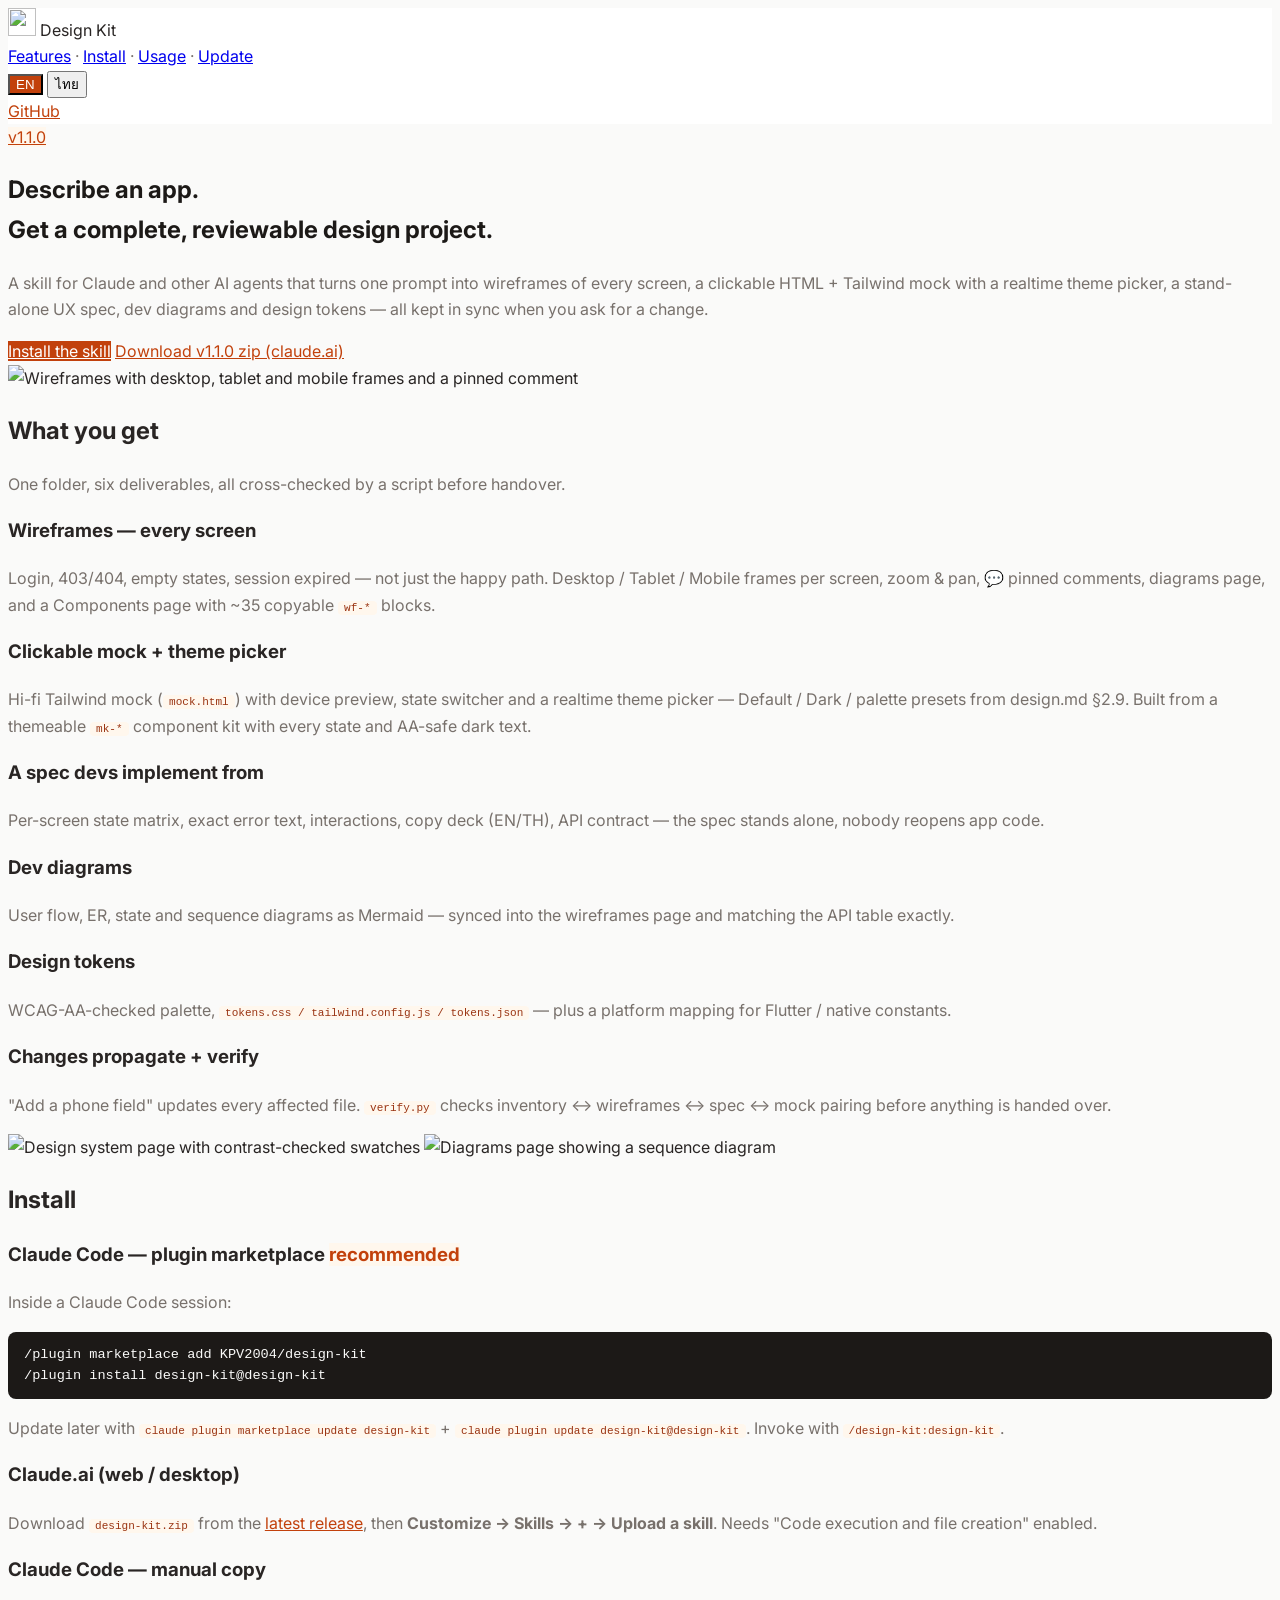
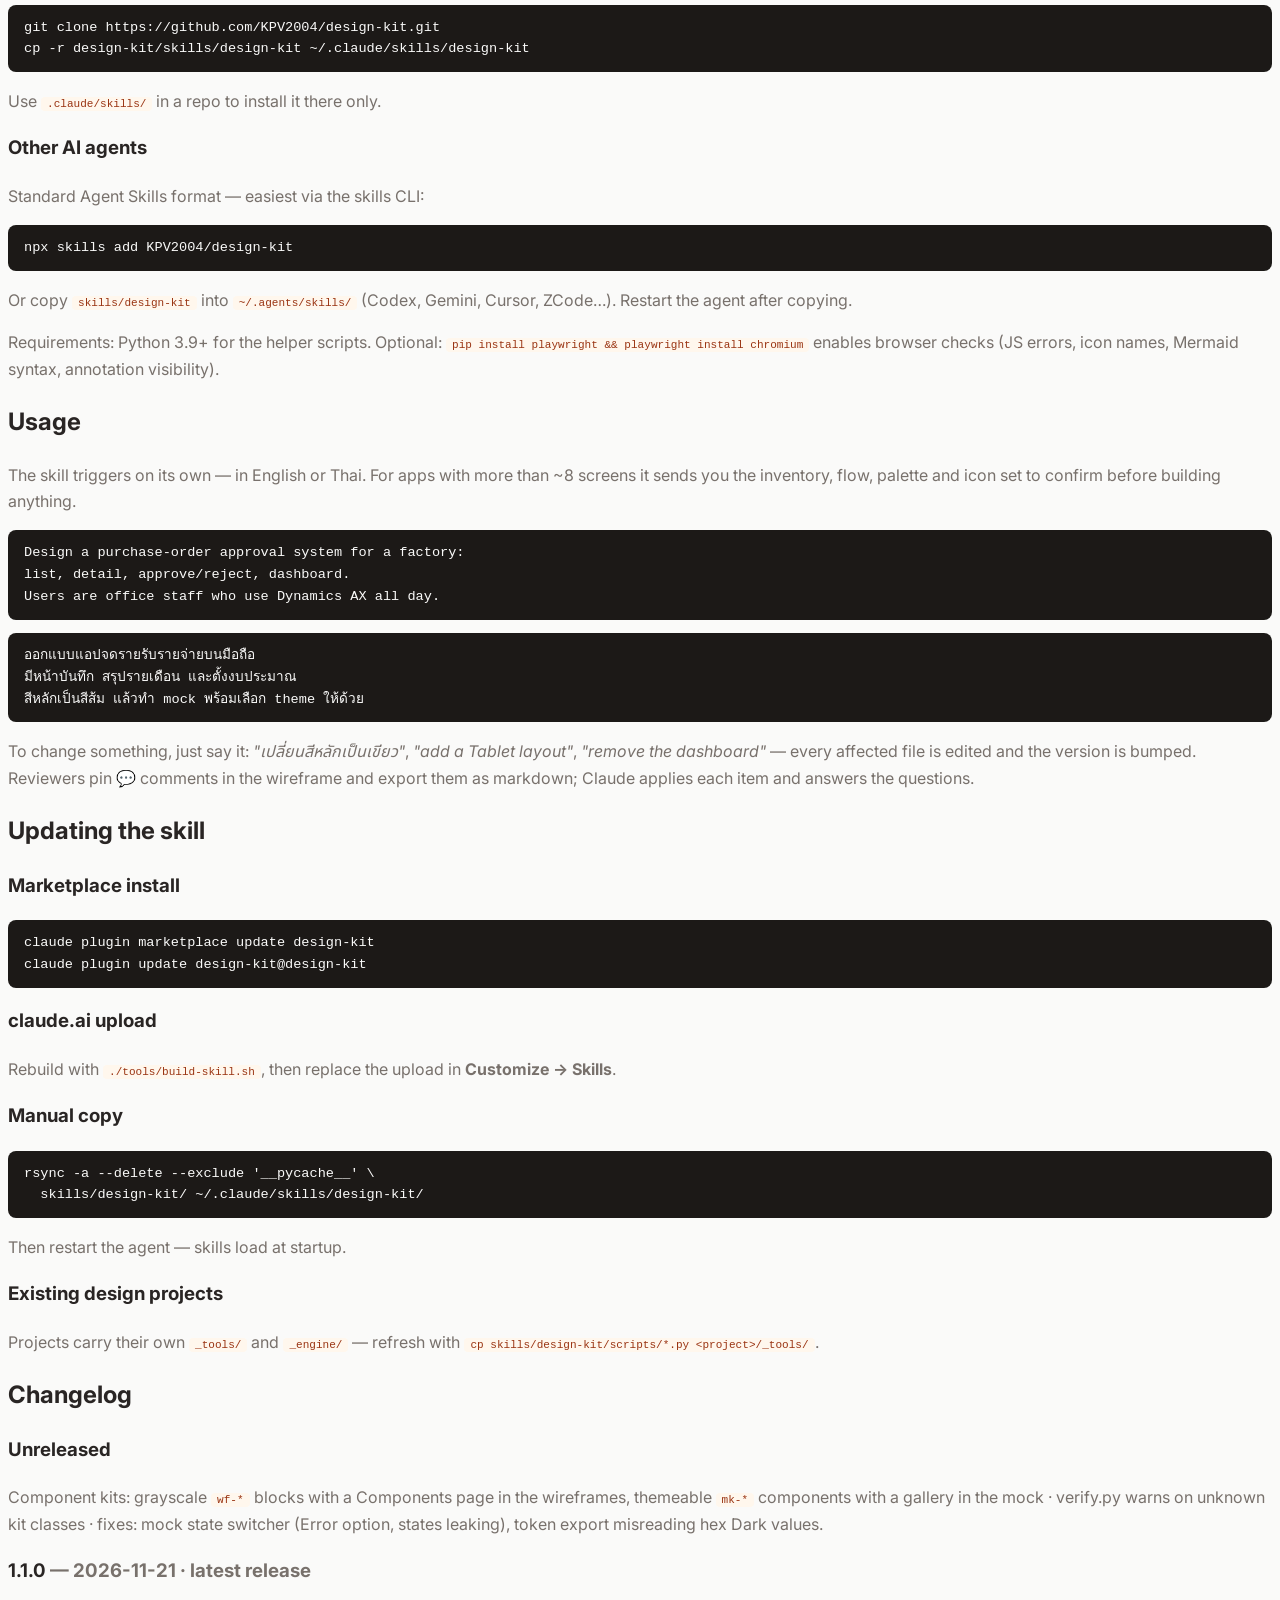
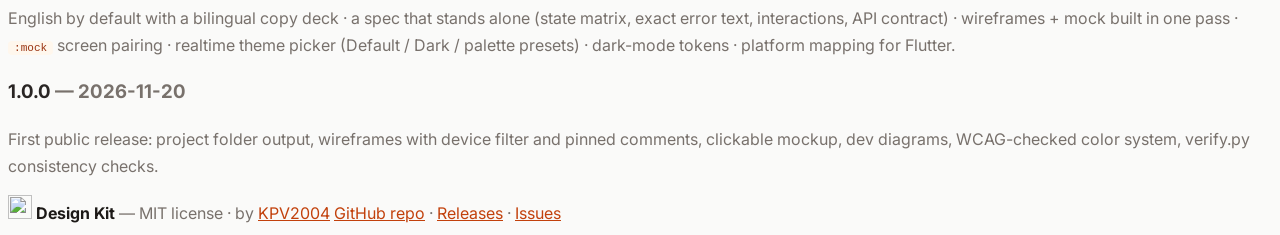
==== docs-site/index.html @ 9e0779fa "Add wireframe and mock component kits; fix state switcher and token parsing Wireframes get a graysca" ====
<!DOCTYPE html>
<!--
  Design Kit docs — https://kpv2004.github.io/design-kit/
  Bilingual (EN/TH) single page. Language sections are marked data-lang="en|th"
  and toggled by html[data-lang]; the choice is remembered in localStorage.
  Screenshots are copied from docs/images by .github/workflows/docs.yml.
-->
<html lang="en" data-lang="en">
<head>
<meta charset="UTF-8">
<meta name="viewport" content="width=device-width, initial-scale=1">
<title>Design Kit — wireframes, mockups and specs from a prompt</title>
<meta name="description" content="A skill that turns an app idea into a complete, reviewable design project: wireframes of every screen, a clickable mock with a theme picker, a stand-alone UX spec, dev diagrams and design tokens — in English or Thai.">
<link rel="icon" href="icon.png">
<script src="https://cdn.tailwindcss.com/3.4.17"></script>
<link rel="preconnect" href="https://fonts.googleapis.com">
<link href="https://fonts.googleapis.com/css2?family=Inter:wght@400;500;600;700&family=Noto+Sans+Thai:wght@400;500;600;700&display=swap" rel="stylesheet">
<script>
  tailwind.config = { theme: { extend: {
    fontFamily: { sans: ['Inter', 'Noto Sans Thai', 'system-ui', 'sans-serif'] },
  } } };
</script>
<style>
  /* Design-kit palette (design.md §2) as :root variables — live-editable with design tools */
  :root {
    --dk-brand-50: #fff7ed; --dk-brand-100: #ffedd5; --dk-brand-600: #ea580c;
    --dk-brand-700: #c2410c; --dk-brand-800: #9a3412;
    --dk-page: #fafaf9; --dk-surface: #ffffff; --dk-body: #292524; --dk-muted: #78716c;
    --dk-border: #e7e5e4; --dk-ink: #1c1917;
  }
  body { font-family: Inter, 'Noto Sans Thai', system-ui, sans-serif; background: var(--dk-page); color: var(--dk-body); line-height: 1.65; }
  html[data-lang="th"] body { line-height: 1.75; } /* Thai tone marks need room */
  .btn-primary { background: var(--dk-brand-700); color: #fff; }
  .btn-primary:hover { background: var(--dk-brand-800); }
  .btn-ghost { color: var(--dk-brand-700); }
  .btn-ghost:hover { background: var(--dk-brand-50); }
  .brand-text { color: var(--dk-brand-700); }
  .chip { background: var(--dk-brand-50); color: var(--dk-brand-700); }
  pre { background: var(--dk-ink); color: #fafaf9; border-radius: 8px; padding: 12px 16px; overflow-x: auto; font-size: .85rem; line-height: 1.6; }
  code.inline { background: var(--dk-brand-50); color: var(--dk-brand-800); border-radius: 4px; padding: 1px 6px; font-size: .85em; }
  html[data-lang="en"] [data-lang="th"] { display: none; }
  html[data-lang="th"] [data-lang="en"] { display: none; }
  .lang-btn[aria-pressed="true"] { background: var(--dk-brand-700); color: #fff; }
  nav a:hover { color: var(--dk-brand-700); }
</style>
</head>
<body>

<!-- ════════ NAV ════════ -->
<header class="sticky top-0 z-40 border-b" style="border-color: var(--dk-border); background: rgba(255,255,255,.92); backdrop-filter: blur(8px);">
  <div class="max-w-6xl mx-auto px-4 h-14 flex items-center gap-4">
    <img src="icon.png" alt="" width="28" height="28" class="rounded">
    <span class="font-semibold">Design Kit</span>
    <nav class="hidden md:flex items-center gap-4 text-sm" style="color: var(--dk-muted);">
      <span data-lang="en"><a href="#features">Features</a> · <a href="#install">Install</a> · <a href="#usage">Usage</a> · <a href="#update">Update</a></span>
      <span data-lang="th"><a href="#features">ฟีเจอร์</a> · <a href="#install">ติดตั้ง</a> · <a href="#usage">วิธีใช้</a> · <a href="#update">อัปเดต</a></span>
    </nav>
    <div class="ml-auto flex items-center gap-2">
      <div class="flex items-center rounded-md border text-xs font-medium" style="border-color: var(--dk-border);">
        <button class="lang-btn px-2 py-1 rounded-l-md" data-lang-btn="en" aria-pressed="true" onclick="setLang('en')">EN</button>
        <button class="lang-btn px-2 py-1 rounded-r-md" data-lang-btn="th" aria-pressed="false" onclick="setLang('th')">ไทย</button>
      </div>
      <a href="https://github.com/KPV2004/design-kit" class="text-sm underline brand-text">GitHub</a>
    </div>
  </div>
</header>

<!-- ════════ HERO ════════ -->
<section class="max-w-6xl mx-auto px-4 pt-14 pb-10">
  <a href="https://github.com/KPV2004/design-kit/releases/tag/v1.1.0" class="chip text-xs rounded-full px-3 py-1 font-medium">v1.1.0</a>
  <div data-lang="en">
    <h1 class="text-4xl font-bold mt-4" style="color: var(--dk-ink);">Describe an app.<br>Get a complete, reviewable design project.</h1>
    <p class="text-lg mt-4 max-w-2xl" style="color: var(--dk-muted);">A skill for Claude and other AI agents that turns one prompt into wireframes of every screen, a clickable HTML + Tailwind mock with a realtime theme picker, a stand-alone UX spec, dev diagrams and design tokens — all kept in sync when you ask for a change.</p>
  </div>
  <div data-lang="th">
    <h1 class="text-4xl font-bold mt-4" style="color: var(--dk-ink);">บอกไอเดียแอป<br>ได้โปรเจกต์ดีไซน์ที่รีวิวได้ครบสำหรับส่งทีม dev</h1>
    <p class="text-lg mt-4 max-w-2xl" style="color: var(--dk-muted);">Skill สำหรับ Claude และ AI agent อื่น ๆ เปลี่ยนพรอมป์เดียวเป็น wireframe ทุกหน้าจอ, mock แบบคลิกได้พร้อมเลือก theme แบบเรียลไทม์, UX spec ที่ dev เอาไปใช้ได้เลย, diagram สำหรับ dev และ design tokens — แก้ที่ไหน ทุกไฟล์อัปเดตตาม</p>
  </div>
  <div class="flex flex-wrap gap-3 mt-6">
    <a href="#install" class="btn-primary rounded-md px-5 py-2.5 font-medium" data-lang="en">Install the skill</a>
    <a href="#install" class="btn-primary rounded-md px-5 py-2.5 font-medium" data-lang="th">ติดตั้ง skill</a>
    <a href="https://github.com/KPV2004/design-kit/releases/latest" class="btn-ghost rounded-md px-5 py-2.5 font-medium border" style="border-color: var(--dk-border);" data-lang="en">Download v1.1.0 zip (claude.ai)</a>
    <a href="https://github.com/KPV2004/design-kit/releases/latest" class="btn-ghost rounded-md px-5 py-2.5 font-medium border" style="border-color: var(--dk-border);" data-lang="th">ดาวน์โหลด v1.1.0 zip (claude.ai)</a>
  </div>
  <img src="images/wireframe-devices.png" alt="Wireframes with desktop, tablet and mobile frames and a pinned comment" class="rounded-lg border shadow-sm mt-10" style="border-color: var(--dk-border);">
</section>

<!-- ════════ FEATURES ════════ -->
<section id="features" class="max-w-6xl mx-auto px-4 py-12">
  <div data-lang="en">
    <h2 class="text-2xl font-semibold">What you get</h2>
    <p class="mt-2" style="color: var(--dk-muted);">One folder, six deliverables, all cross-checked by a script before handover.</p>
    <div class="grid md:grid-cols-2 lg:grid-cols-3 gap-4 mt-6">
      <div class="rounded-lg p-5 border bg-white"><h3 class="font-semibold">Wireframes — every screen</h3><p class="text-sm mt-2" style="color: var(--dk-muted);">Login, 403/404, empty states, session expired — not just the happy path. Desktop / Tablet / Mobile frames per screen, zoom &amp; pan, 💬 pinned comments, diagrams page, and a Components page with ~35 copyable <code class="inline">wf-*</code> blocks.</p></div>
      <div class="rounded-lg p-5 border bg-white"><h3 class="font-semibold">Clickable mock + theme picker</h3><p class="text-sm mt-2" style="color: var(--dk-muted);">Hi-fi Tailwind mock (<code class="inline">mock.html</code>) with device preview, state switcher and a realtime theme picker — Default / Dark / palette presets from design.md §2.9. Built from a themeable <code class="inline">mk-*</code> component kit with every state and AA-safe dark text.</p></div>
      <div class="rounded-lg p-5 border bg-white"><h3 class="font-semibold">A spec devs implement from</h3><p class="text-sm mt-2" style="color: var(--dk-muted);">Per-screen state matrix, exact error text, interactions, copy deck (EN/TH), API contract — the spec stands alone, nobody reopens app code.</p></div>
      <div class="rounded-lg p-5 border bg-white"><h3 class="font-semibold">Dev diagrams</h3><p class="text-sm mt-2" style="color: var(--dk-muted);">User flow, ER, state and sequence diagrams as Mermaid — synced into the wireframes page and matching the API table exactly.</p></div>
      <div class="rounded-lg p-5 border bg-white"><h3 class="font-semibold">Design tokens</h3><p class="text-sm mt-2" style="color: var(--dk-muted);">WCAG-AA-checked palette, <code class="inline">tokens.css / tailwind.config.js / tokens.json</code> — plus a platform mapping for Flutter / native constants.</p></div>
      <div class="rounded-lg p-5 border bg-white"><h3 class="font-semibold">Changes propagate + verify</h3><p class="text-sm mt-2" style="color: var(--dk-muted);">"Add a phone field" updates every affected file. <code class="inline">verify.py</code> checks inventory ↔ wireframes ↔ spec ↔ mock pairing before anything is handed over.</p></div>
    </div>
  </div>
  <div data-lang="th">
    <h2 class="text-2xl font-semibold">สิ่งที่ได้</h2>
    <p class="mt-2" style="color: var(--dk-muted);">โฟลเดอร์เดียว ครบทั้งหมด และมีสคริปต์ตรวจความสอดคล้องก่อนส่งมอบทุกครั้ง</p>
    <div class="grid md:grid-cols-2 lg:grid-cols-3 gap-4 mt-6">
      <div class="rounded-lg p-5 border bg-white"><h3 class="font-semibold">Wireframe — ครบทุกหน้าจอ</h3><p class="text-sm mt-2" style="color: var(--dk-muted);">Login, 403/404, หน้าว่าง, session หมดอายุ — ไม่ใช่แค่ happy path มี frame Desktop / Tablet / Mobile ต่อหน้า, ซูม-เลื่อน, 💬 ปักหมุดความเห็น, หน้า Diagrams และหน้า Components ที่มี <code class="inline">wf-*</code> ~35 ชิ้นให้ copy</p></div>
      <div class="rounded-lg p-5 border bg-white"><h3 class="font-semibold">Mock คลิกได้ + เลือก theme</h3><p class="text-sm mt-2" style="color: var(--dk-muted);">mock.html แบบ hi-fi มี device preview, สลับ state (ว่าง/โหลด/ผิดพลาด) และเลือก theme แบบเรียลไทม์ — Default / Dark / preset โทนสี จาก design.md §2.9 สร้างจากชุด component <code class="inline">mk-*</code> ที่มีทุก state และสีตัวอักษรผ่าน AA ใน theme มืด</p></div>
      <div class="rounded-lg p-5 border bg-white"><h3 class="font-semibold">Spec ที่ dev เอาไปใช้ได้เลย</h3><p class="text-sm mt-2" style="color: var(--dk-muted);">ตาราง state ของทุกหน้า, ข้อความ error ตรงตามโค้ด, ตาราง interactions, copy deck (EN/TH) และ API contract — spec อยู่ได้ด้วยตัวเอง ไม่ต้องเปิดโค้ดเดิม</p></div>
      <div class="rounded-lg p-5 border bg-white"><h3 class="font-semibold">Diagram สำหรับ dev</h3><p class="text-sm mt-2" style="color: var(--dk-muted);">User flow, ER, state, sequence ในรูปแบบ Mermaid — sync เข้าหน้า wireframe และตรงกับตาราง API เป๊ะ</p></div>
      <div class="rounded-lg p-5 border bg-white"><h3 class="font-semibold">Design tokens</h3><p class="text-sm mt-2" style="color: var(--dk-muted);">พาเลตตรวจ WCAG AA แล้ว, ออกเป็น tokens.css / tailwind.config.js / tokens.json พร้อม platform mapping สำหรับ Flutter / native</p></div>
      <div class="rounded-lg p-5 border bg-white"><h3 class="font-semibold">แก้จุดเดียว อัปเดตทุกที่</h3><p class="text-sm mt-2" style="color: var(--dk-muted);">"เพิ่มช่องเบอร์โทร" แก้ทุกไฟล์ที่เกี่ยวข้องพร้อมกัน โดย verify.py ตรวจว่า inventory ↔ wireframes ↔ spec ↔ mock ตรงกันก่อนส่งมอบ</p></div>
    </div>
  </div>
  <div class="grid md:grid-cols-2 gap-4 mt-8">
    <img src="images/mockup-design-system.png" alt="Design system page with contrast-checked swatches" class="rounded-lg border shadow-sm" style="border-color: var(--dk-border);">
    <img src="images/diagrams.png" alt="Diagrams page showing a sequence diagram" class="rounded-lg border shadow-sm" style="border-color: var(--dk-border);">
  </div>
</section>

<!-- ════════ INSTALL ════════ -->
<section id="install" class="max-w-6xl mx-auto px-4 py-12 border-t" style="border-color: var(--dk-border);">
  <div data-lang="en">
    <h2 class="text-2xl font-semibold">Install</h2>
    <div class="grid lg:grid-cols-2 gap-6 mt-6">
      <div class="rounded-lg p-5 border bg-white">
        <h3 class="font-semibold">Claude Code — plugin marketplace <span class="chip text-xs rounded px-2 py-0.5">recommended</span></h3>
        <p class="text-sm mt-2" style="color: var(--dk-muted);">Inside a Claude Code session:</p>
        <pre><code>/plugin marketplace add KPV2004/design-kit
/plugin install design-kit@design-kit</code></pre>
        <p class="text-sm mt-2" style="color: var(--dk-muted);">Update later with <code class="inline">claude plugin marketplace update design-kit</code> + <code class="inline">claude plugin update design-kit@design-kit</code>. Invoke with <code class="inline">/design-kit:design-kit</code>.</p>
      </div>
      <div class="rounded-lg p-5 border bg-white">
        <h3 class="font-semibold">Claude.ai (web / desktop)</h3>
        <p class="text-sm mt-2" style="color: var(--dk-muted);">Download <code class="inline">design-kit.zip</code> from the <a class="brand-text underline" href="https://github.com/KPV2004/design-kit/releases/latest">latest release</a>, then <b>Customize → Skills → + → Upload a skill</b>. Needs "Code execution and file creation" enabled.</p>
      </div>
      <div class="rounded-lg p-5 border bg-white">
        <h3 class="font-semibold">Claude Code — manual copy</h3>
        <pre><code>git clone https://github.com/KPV2004/design-kit.git
cp -r design-kit/skills/design-kit ~/.claude/skills/design-kit</code></pre>
        <p class="text-sm mt-2" style="color: var(--dk-muted);">Use <code class="inline">.claude/skills/</code> in a repo to install it there only.</p>
      </div>
      <div class="rounded-lg p-5 border bg-white">
        <h3 class="font-semibold">Other AI agents</h3>
        <p class="text-sm mt-2" style="color: var(--dk-muted);">Standard Agent Skills format — easiest via the skills CLI:</p>
        <pre><code>npx skills add KPV2004/design-kit</code></pre>
        <p class="text-sm mt-2" style="color: var(--dk-muted);">Or copy <code class="inline">skills/design-kit</code> into <code class="inline">~/.agents/skills/</code> (Codex, Gemini, Cursor, ZCode…). Restart the agent after copying.</p>
      </div>
    </div>
    <p class="text-sm mt-6" style="color: var(--dk-muted);">Requirements: Python 3.9+ for the helper scripts. Optional: <code class="inline">pip install playwright && playwright install chromium</code> enables browser checks (JS errors, icon names, Mermaid syntax, annotation visibility).</p>
  </div>
  <div data-lang="th">
    <h2 class="text-2xl font-semibold">ติดตั้ง</h2>
    <div class="grid lg:grid-cols-2 gap-6 mt-6">
      <div class="rounded-lg p-5 border bg-white">
        <h3 class="font-semibold">Claude Code — ผ่าน plugin marketplace <span class="chip text-xs rounded px-2 py-0.5">แนะนำ</span></h3>
        <p class="text-sm mt-2" style="color: var(--dk-muted);">ใน session ของ Claude Code:</p>
        <pre><code>/plugin marketplace add KPV2004/design-kit
/plugin install design-kit@design-kit</code></pre>
        <p class="text-sm mt-2" style="color: var(--dk-muted);">อัปเดตภายหลังด้วย <code class="inline">claude plugin marketplace update design-kit</code> + <code class="inline">claude plugin update design-kit@design-kit</code> เรียกใช้ด้วย <code class="inline">/design-kit:design-kit</code></p>
      </div>
      <div class="rounded-lg p-5 border bg-white">
        <h3 class="font-semibold">Claude.ai (เว็บ / desktop)</h3>
        <p class="text-sm mt-2" style="color: var(--dk-muted);">ดาวน์โหลด <code class="inline">design-kit.zip</code> จาก <a class="brand-text underline" href="https://github.com/KPV2004/design-kit/releases/latest">release ล่าสุด</a> แล้วไปที่ <b>Customize → Skills → + → Upload a skill</b> (ต้องเปิด "Code execution and file creation")</p>
      </div>
      <div class="rounded-lg p-5 border bg-white">
        <h3 class="font-semibold">Claude Code — copy เอง</h3>
        <pre><code>git clone https://github.com/KPV2004/design-kit.git
cp -r design-kit/skills/design-kit ~/.claude/skills/design-kit</code></pre>
        <p class="text-sm mt-2" style="color: var(--dk-muted);">ใช้ <code class="inline">.claude/skills/</code> ใน repo ถ้าจะติดตั้งเฉพาะโปรเจกต์นั้น</p>
      </div>
      <div class="rounded-lg p-5 border bg-white">
        <h3 class="font-semibold">AI agent อื่น</h3>
        <p class="text-sm mt-2" style="color: var(--dk-muted);">เป็น Agent Skills รูปแบบมาตรฐาน ง่ายสุดผ่าน skills CLI:</p>
        <pre><code>npx skills add KPV2004/design-kit</code></pre>
        <p class="text-sm mt-2" style="color: var(--dk-muted);">หรือ copy <code class="inline">skills/design-kit</code> ไปที่ <code class="inline">~/.agents/skills/</code> (Codex, Gemini, Cursor, ZCode…) แล้วรีสตาร์ท agent</p>
      </div>
    </div>
    <p class="text-sm mt-6" style="color: var(--dk-muted);">สิ่งที่ต้องมี: Python 3.9+ สำหรับสคริปต์ ไม่บังคับ: <code class="inline">pip install playwright && playwright install chromium</code> เพื่อเปิดการตรวจในเบราว์เซอร์ (JS error, ชื่อ icon, Mermaid, หมุดที่มองไม่เห็น)</p>
  </div>
</section>

<!-- ════════ USAGE ════════ -->
<section id="usage" class="max-w-6xl mx-auto px-4 py-12 border-t" style="border-color: var(--dk-border);">
  <div data-lang="en">
    <h2 class="text-2xl font-semibold">Usage</h2>
    <p class="mt-2" style="color: var(--dk-muted);">The skill triggers on its own — in English or Thai. For apps with more than ~8 screens it sends you the inventory, flow, palette and icon set to confirm before building anything.</p>
    <div class="grid lg:grid-cols-2 gap-4 mt-6">
      <pre><code>Design a purchase-order approval system for a factory:
list, detail, approve/reject, dashboard.
Users are office staff who use Dynamics AX all day.</code></pre>
      <pre><code>ออกแบบแอปจดรายรับรายจ่ายบนมือถือ
มีหน้าบันทึก สรุปรายเดือน และตั้งงบประมาณ
สีหลักเป็นสีส้ม แล้วทำ mock พร้อมเลือก theme ให้ด้วย</code></pre>
    </div>
    <p class="text-sm mt-4" style="color: var(--dk-muted);">To change something, just say it: <i>"เปลี่ยนสีหลักเป็นเขียว"</i>, <i>"add a Tablet layout"</i>, <i>"remove the dashboard"</i> — every affected file is edited and the version is bumped. Reviewers pin 💬 comments in the wireframe and export them as markdown; Claude applies each item and answers the questions.</p>
  </div>
  <div data-lang="th">
    <h2 class="text-2xl font-semibold">วิธีใช้</h2>
    <p class="mt-2" style="color: var(--dk-muted);">skill ทำงานเองเมื่อขอให้ออกแบบ — ไทยหรืออังกฤษก็ได้ ถ้าแอปมีมากกว่า ~8 หน้าจอ จะส่ง inventory, flow, พาเลต และชุด icon มาให้ยืนยันก่อนลงมือสร้าง</p>
    <div class="grid lg:grid-cols-2 gap-4 mt-6">
      <pre><code>Design a purchase-order approval system for a factory:
list, detail, approve/reject, dashboard.
Users are office staff who use Dynamics AX all day.</code></pre>
      <pre><code>ออกแบบแอปจดรายรับรายจ่ายบนมือถือ
มีหน้าบันทึก สรุปรายเดือน และตั้งงบประมาณ
สีหลักเป็นสีส้ม แล้วทำ mock พร้อมเลือก theme ให้ด้วย</code></pre>
    </div>
    <p class="text-sm mt-4" style="color: var(--dk-muted);">จะแก้อะไรบอกได้เลย: <i>"เปลี่ยนสีหลักเป็นเขียว"</i>, <i>"add a Tablet layout"</i>, <i>"remove the dashboard"</i> — ทุกไฟล์ที่เกี่ยวข้องถูกแก้และ bump version ผู้รีวิวปัก 💬 ความเห็นใน wireframe แล้วส่งออกเป็น markdown ให้ Claude แก้ตามรายการพร้อมตอบคำถาม</p>
  </div>
</section>

<!-- ════════ UPDATE ════════ -->
<section id="update" class="max-w-6xl mx-auto px-4 py-12 border-t" style="border-color: var(--dk-border);">
  <div data-lang="en">
    <h2 class="text-2xl font-semibold">Updating the skill</h2>
    <div class="grid lg:grid-cols-2 gap-4 mt-6">
      <div class="rounded-lg p-5 border bg-white"><h3 class="font-semibold">Marketplace install</h3><pre class="mt-2"><code>claude plugin marketplace update design-kit
claude plugin update design-kit@design-kit</code></pre></div>
      <div class="rounded-lg p-5 border bg-white"><h3 class="font-semibold">claude.ai upload</h3><p class="text-sm mt-2" style="color: var(--dk-muted);">Rebuild with <code class="inline">./tools/build-skill.sh</code>, then replace the upload in <b>Customize → Skills</b>.</p></div>
      <div class="rounded-lg p-5 border bg-white"><h3 class="font-semibold">Manual copy</h3><pre class="mt-2"><code>rsync -a --delete --exclude '__pycache__' \
  skills/design-kit/ ~/.claude/skills/design-kit/</code></pre><p class="text-sm mt-2" style="color: var(--dk-muted);">Then restart the agent — skills load at startup.</p></div>
      <div class="rounded-lg p-5 border bg-white"><h3 class="font-semibold">Existing design projects</h3><p class="text-sm mt-2" style="color: var(--dk-muted);">Projects carry their own <code class="inline">_tools/</code> and <code class="inline">_engine/</code> — refresh with <code class="inline">cp skills/design-kit/scripts/*.py &lt;project&gt;/_tools/</code>.</p></div>
    </div>
  </div>
  <div data-lang="th">
    <h2 class="text-2xl font-semibold">การอัปเดต skill</h2>
    <div class="grid lg:grid-cols-2 gap-4 mt-6">
      <div class="rounded-lg p-5 border bg-white"><h3 class="font-semibold">ติดตั้งแบบ marketplace</h3><pre class="mt-2"><code>claude plugin marketplace update design-kit
claude plugin update design-kit@design-kit</code></pre></div>
      <div class="rounded-lg p-5 border bg-white"><h3 class="font-semibold">claude.ai ที่อัปโหลดไว้</h3><p class="text-sm mt-2" style="color: var(--dk-muted);">สร้าง zip ใหม่ด้วย <code class="inline">./tools/build-skill.sh</code> แล้วอัปโหลดทับใน <b>Customize → Skills</b></p></div>
      <div class="rounded-lg p-5 border bg-white"><h3 class="font-semibold">Copy เอง</h3><pre class="mt-2"><code>rsync -a --delete --exclude '__pycache__' \
  skills/design-kit/ ~/.claude/skills/design-kit/</code></pre><p class="text-sm mt-2" style="color: var(--dk-muted);">แล้วรีสตาร์ท agent เพราะ skill โหลดตอนเริ่มทำงาน</p></div>
      <div class="rounded-lg p-5 border bg-white"><h3 class="font-semibold">โปรเจกต์ที่สร้างไว้แล้ว</h3><p class="text-sm mt-2" style="color: var(--dk-muted);">โปรเจกต์มี <code class="inline">_tools/</code> และ <code class="inline">_engine/</code> ของตัวเอง — อัปเดตด้วย <code class="inline">cp skills/design-kit/scripts/*.py &lt;project&gt;/_tools/</code></p></div>
    </div>
  </div>
</section>

<!-- ════════ CHANGELOG ════════ -->
<section class="max-w-6xl mx-auto px-4 py-12 border-t" style="border-color: var(--dk-border);">
  <div data-lang="en">
    <h2 class="text-2xl font-semibold">Changelog</h2>
    <div class="mt-6 space-y-4">
      <div class="rounded-lg p-5 border bg-white"><h3 class="font-semibold">Unreleased</h3><p class="text-sm mt-2" style="color: var(--dk-muted);">Component kits: grayscale <code class="inline">wf-*</code> blocks with a Components page in the wireframes, themeable <code class="inline">mk-*</code> components with a gallery in the mock · verify.py warns on unknown kit classes · fixes: mock state switcher (Error option, states leaking), token export misreading hex Dark values.</p></div>
      <div class="rounded-lg p-5 border bg-white"><h3 class="font-semibold">1.1.0 <span class="text-xs font-normal" style="color: var(--dk-muted);">— 2026-11-21 · latest release</span></h3><p class="text-sm mt-2" style="color: var(--dk-muted);">English by default with a bilingual copy deck · a spec that stands alone (state matrix, exact error text, interactions, API contract) · wireframes + mock built in one pass · <code class="inline">:mock</code> screen pairing · realtime theme picker (Default / Dark / palette presets) · dark-mode tokens · platform mapping for Flutter.</p></div>
      <div class="rounded-lg p-5 border bg-white"><h3 class="font-semibold">1.0.0 <span class="text-xs font-normal" style="color: var(--dk-muted);">— 2026-11-20</span></h3><p class="text-sm mt-2" style="color: var(--dk-muted);">First public release: project folder output, wireframes with device filter and pinned comments, clickable mockup, dev diagrams, WCAG-checked color system, verify.py consistency checks.</p></div>
    </div>
  </div>
  <div data-lang="th">
    <h2 class="text-2xl font-semibold">Changelog</h2>
    <div class="mt-6 space-y-4">
      <div class="rounded-lg p-5 border bg-white"><h3 class="font-semibold">1.1.0 <span class="text-xs font-normal" style="color: var(--dk-muted);">— 2026-11-21 · เวอร์ชันล่าสุด</span></h3><p class="text-sm mt-2" style="color: var(--dk-muted);">เริ่มต้นภาษาอังกฤษ + copy deck รองรับหลายภาษา · spec ที่ stand alone (state matrix, error text ตรงตามโค้ด, interactions, API contract) · สร้าง wireframe + mock พร้อมกัน · คู่หน้าจอด้วย <code class="inline">:mock</code> · เลือก theme แบบเรียลไทม์ (Default / Dark / preset โทนสี) · dark-mode tokens · platform mapping สำหรับ Flutter</p></div>
      <div class="rounded-lg p-5 border bg-white"><h3 class="font-semibold">1.0.0 <span class="text-xs font-normal" style="color: var(--dk-muted);">— 2026-11-20</span></h3><p class="text-sm mt-2" style="color: var(--dk-muted);">เปิดตัวครั้งแรก: โปรเจกต์ดีไซน์ครบในโฟลเดอร์เดียว, wireframe มี device filter + หมุดความเห็น, mockup คลิกได้, dev diagram, ระบบสีตรวจ WCAG และการตรวจความสอดคล้องด้วย verify.py</p></div>
    </div>
  </div>
</section>

<!-- ════════ FOOTER ════════ -->
<footer class="border-t mt-8" style="border-color: var(--dk-border);">
  <div class="max-w-6xl mx-auto px-4 py-8 flex flex-wrap items-center gap-4 text-sm" style="color: var(--dk-muted);">
    <img src="icon.png" alt="" width="24" height="24" class="rounded">
    <span><b style="color: var(--dk-ink);">Design Kit</b> — MIT license · by <a class="brand-text underline" href="https://github.com/KPV2004">KPV2004</a></span>
    <span class="ml-auto"><a class="brand-text underline" href="https://github.com/KPV2004/design-kit">GitHub repo</a> · <a class="brand-text underline" href="https://github.com/KPV2004/design-kit/releases/latest">Releases</a> · <a class="brand-text underline" href="https://github.com/KPV2004/design-kit/issues">Issues</a></span>
  </div>
</footer>

<script>
  /* Language toggle — remembers the choice, defaults to the browser language. */
  function setLang(l) {
    if (l !== 'en' && l !== 'th') l = 'en';
    document.documentElement.dataset.lang = l;
    document.documentElement.lang = l;
    try { localStorage.setItem('dk-lang', l); } catch {}
    document.querySelectorAll('[data-lang-btn]').forEach(b => b.setAttribute('aria-pressed', String(b.dataset.langBtn === l)));
  }
  let initial = 'en';
  try { initial = localStorage.getItem('dk-lang') || (navigator.language && navigator.language.startsWith('th') ? 'th' : 'en'); } catch {}
  setLang(initial);
</script>
</body>
</html>
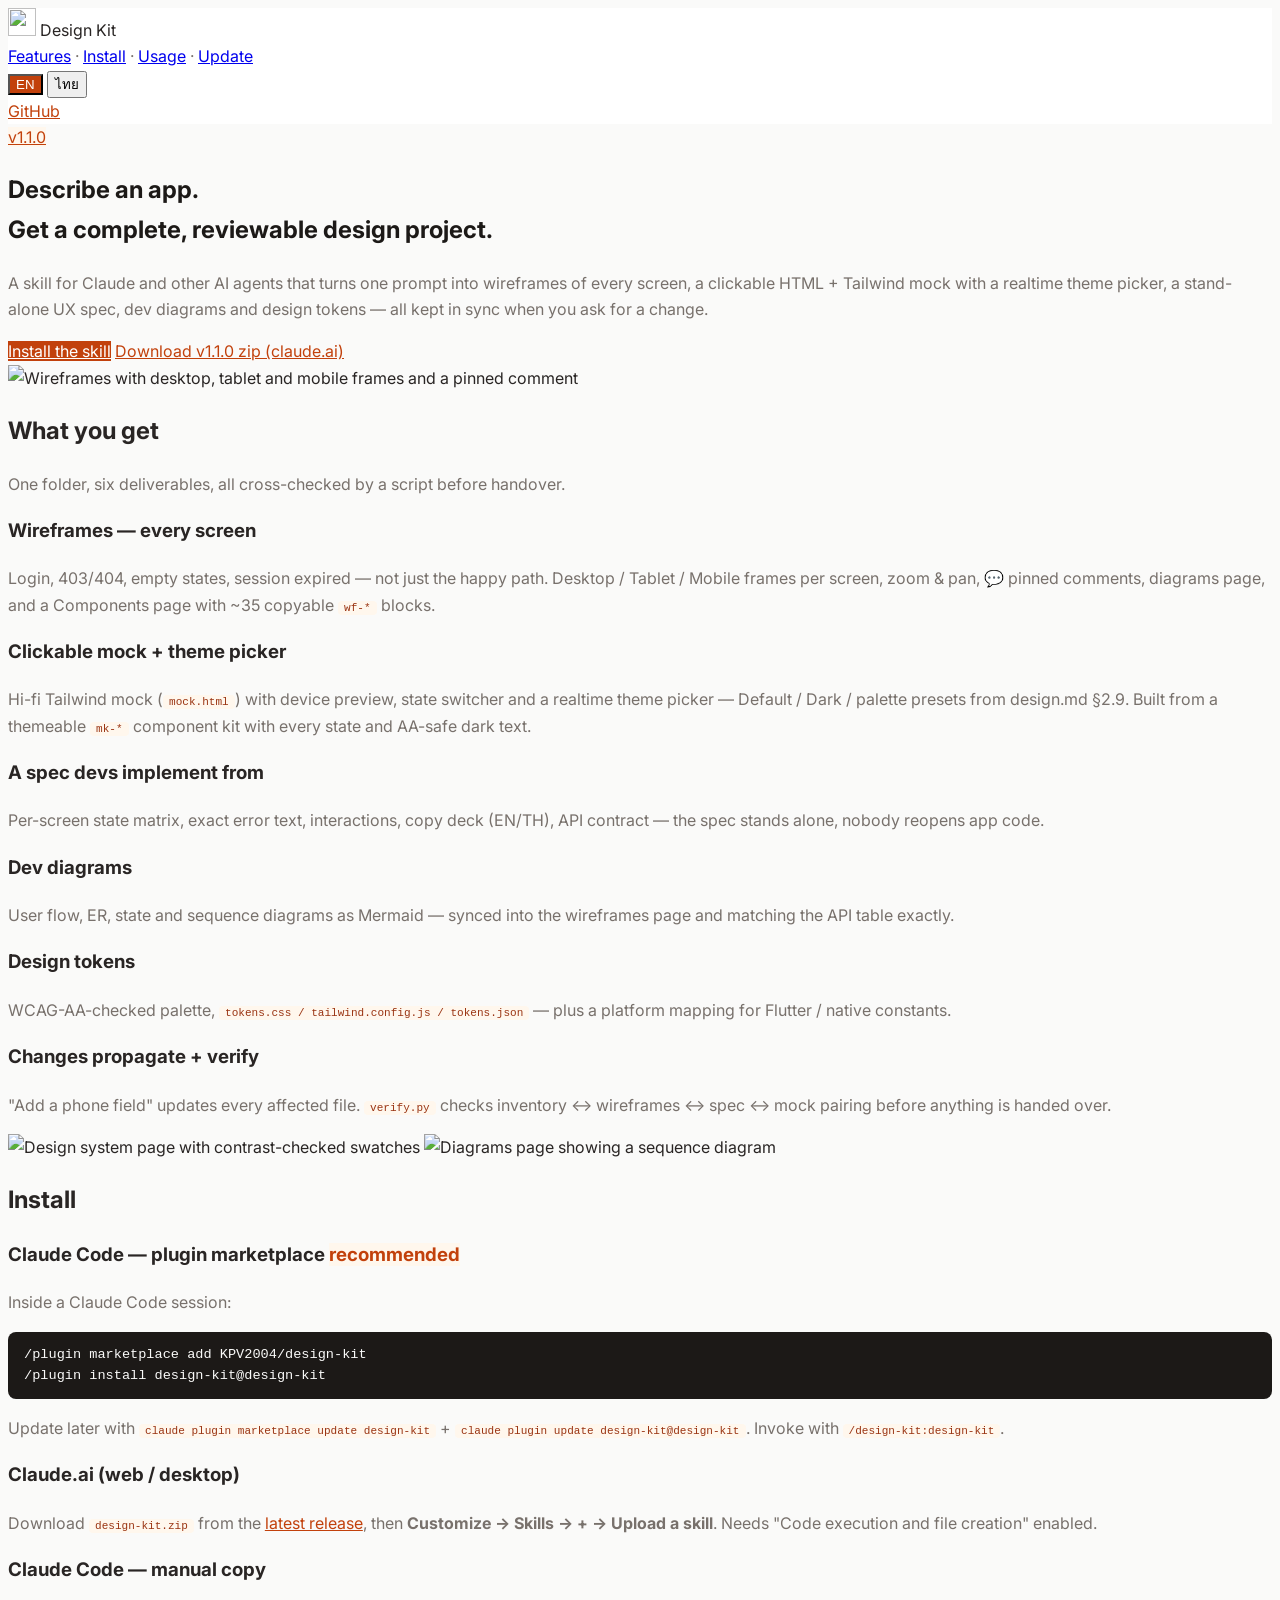
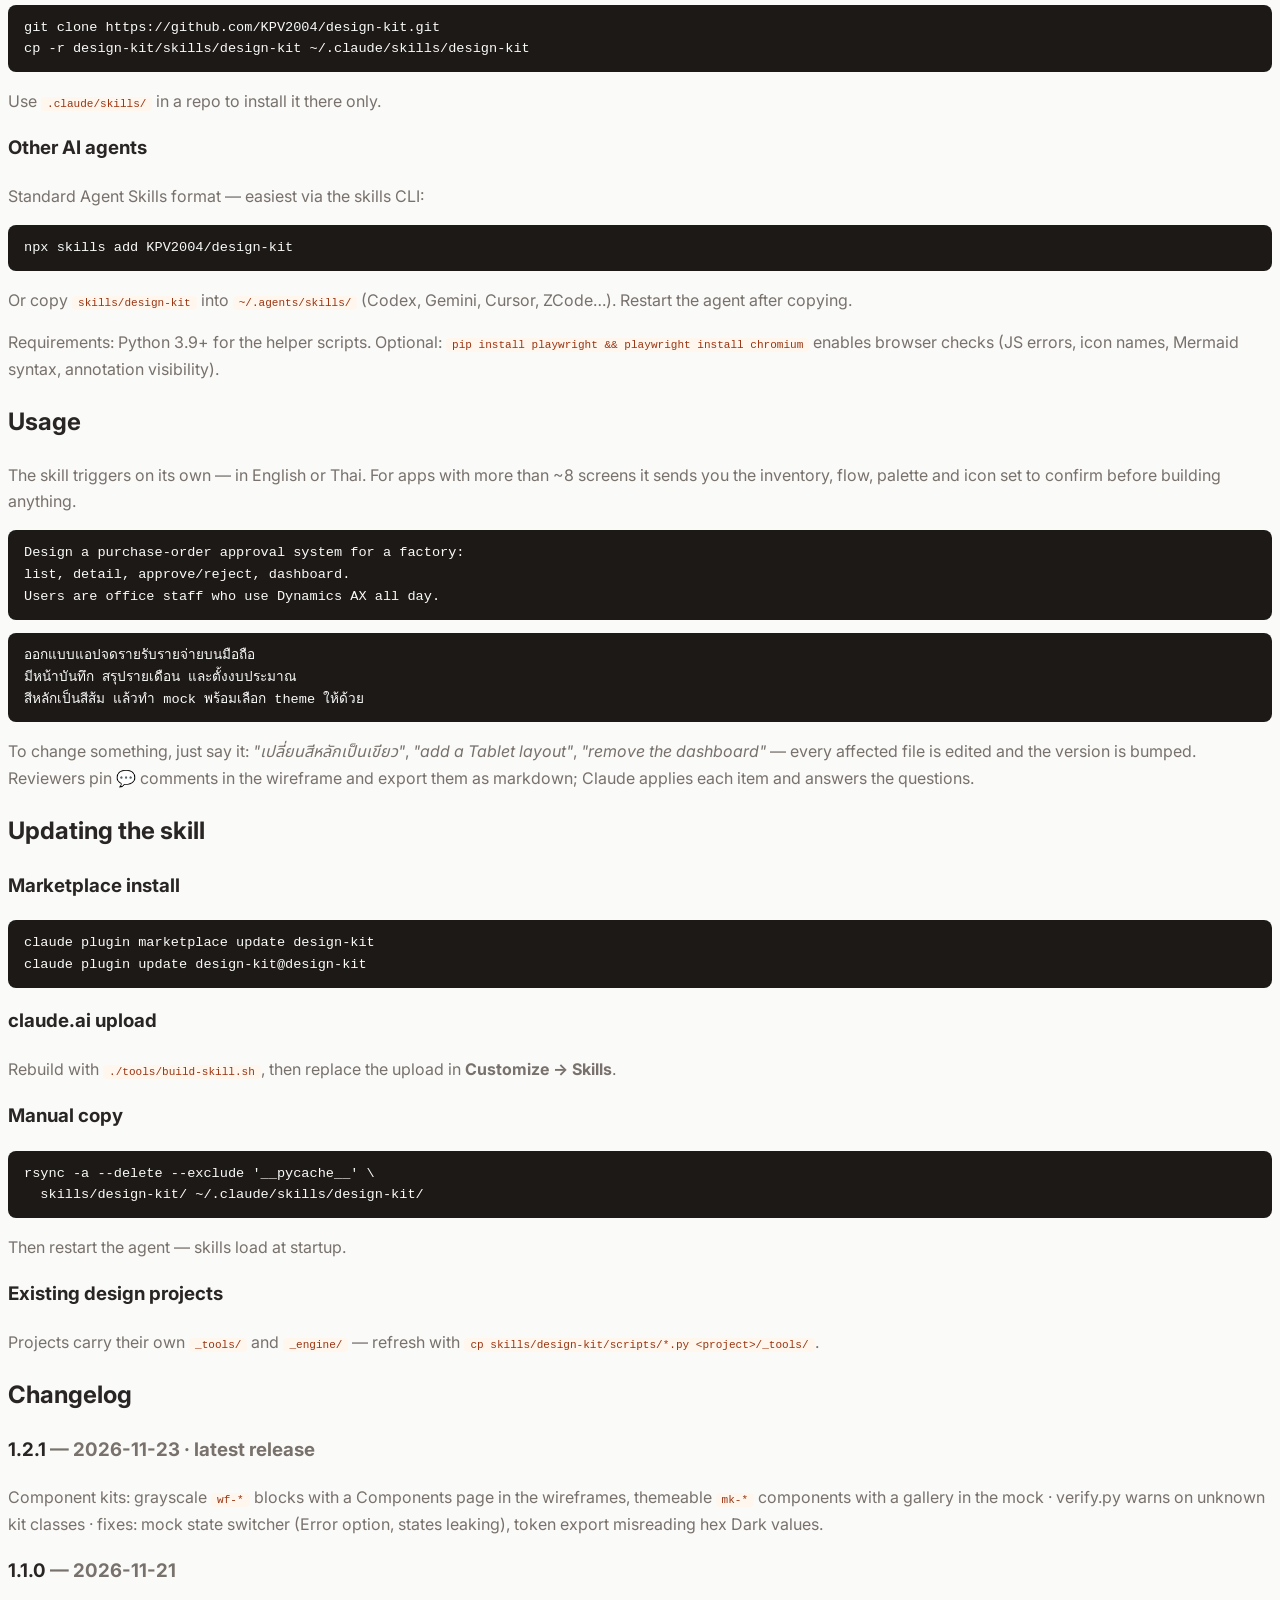
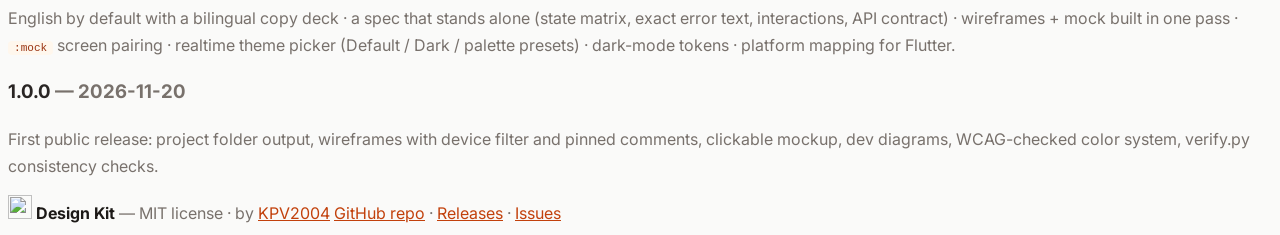
==== commit 5df3fa2f: "Release 1.2.1: component kits Bump plugin.json to 1.2.1, date the changelog entry, mark 1.2.1 as the" ====
--- a/docs-site/index.html
+++ b/docs-site/index.html
@@ -240,8 +240,8 @@
   <div data-lang="en">
     <h2 class="text-2xl font-semibold">Changelog</h2>
     <div class="mt-6 space-y-4">
-      <div class="rounded-lg p-5 border bg-white"><h3 class="font-semibold">Unreleased</h3><p class="text-sm mt-2" style="color: var(--dk-muted);">Component kits: grayscale <code class="inline">wf-*</code> blocks with a Components page in the wireframes, themeable <code class="inline">mk-*</code> components with a gallery in the mock · verify.py warns on unknown kit classes · fixes: mock state switcher (Error option, states leaking), token export misreading hex Dark values.</p></div>
-      <div class="rounded-lg p-5 border bg-white"><h3 class="font-semibold">1.1.0 <span class="text-xs font-normal" style="color: var(--dk-muted);">— 2026-11-21 · latest release</span></h3><p class="text-sm mt-2" style="color: var(--dk-muted);">English by default with a bilingual copy deck · a spec that stands alone (state matrix, exact error text, interactions, API contract) · wireframes + mock built in one pass · <code class="inline">:mock</code> screen pairing · realtime theme picker (Default / Dark / palette presets) · dark-mode tokens · platform mapping for Flutter.</p></div>
+      <div class="rounded-lg p-5 border bg-white"><h3 class="font-semibold">1.2.1 <span class="text-xs font-normal" style="color: var(--dk-muted);">— 2026-11-23 · latest release</span></h3><p class="text-sm mt-2" style="color: var(--dk-muted);">Component kits: grayscale <code class="inline">wf-*</code> blocks with a Components page in the wireframes, themeable <code class="inline">mk-*</code> components with a gallery in the mock · verify.py warns on unknown kit classes · fixes: mock state switcher (Error option, states leaking), token export misreading hex Dark values.</p></div>
+      <div class="rounded-lg p-5 border bg-white"><h3 class="font-semibold">1.1.0 <span class="text-xs font-normal" style="color: var(--dk-muted);">— 2026-11-21</span></h3><p class="text-sm mt-2" style="color: var(--dk-muted);">English by default with a bilingual copy deck · a spec that stands alone (state matrix, exact error text, interactions, API contract) · wireframes + mock built in one pass · <code class="inline">:mock</code> screen pairing · realtime theme picker (Default / Dark / palette presets) · dark-mode tokens · platform mapping for Flutter.</p></div>
       <div class="rounded-lg p-5 border bg-white"><h3 class="font-semibold">1.0.0 <span class="text-xs font-normal" style="color: var(--dk-muted);">— 2026-11-20</span></h3><p class="text-sm mt-2" style="color: var(--dk-muted);">First public release: project folder output, wireframes with device filter and pinned comments, clickable mockup, dev diagrams, WCAG-checked color system, verify.py consistency checks.</p></div>
     </div>
   </div>
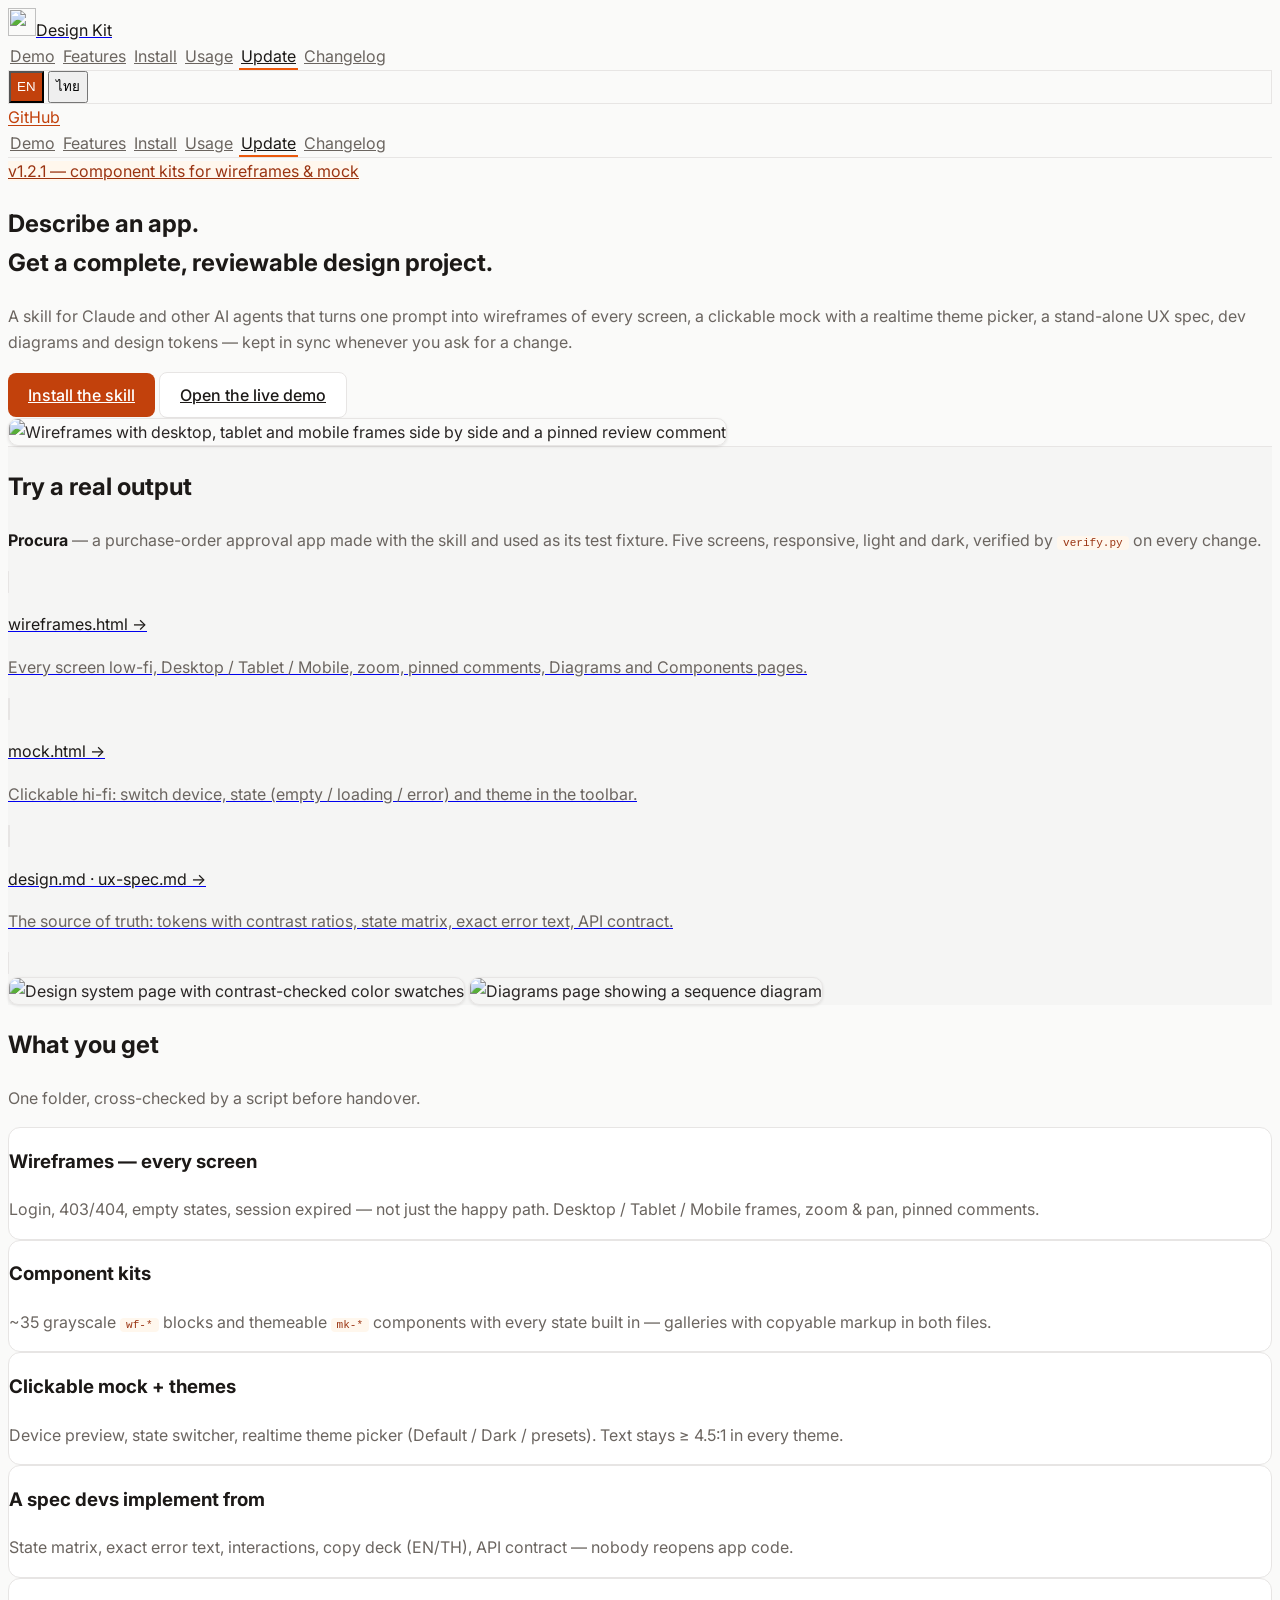
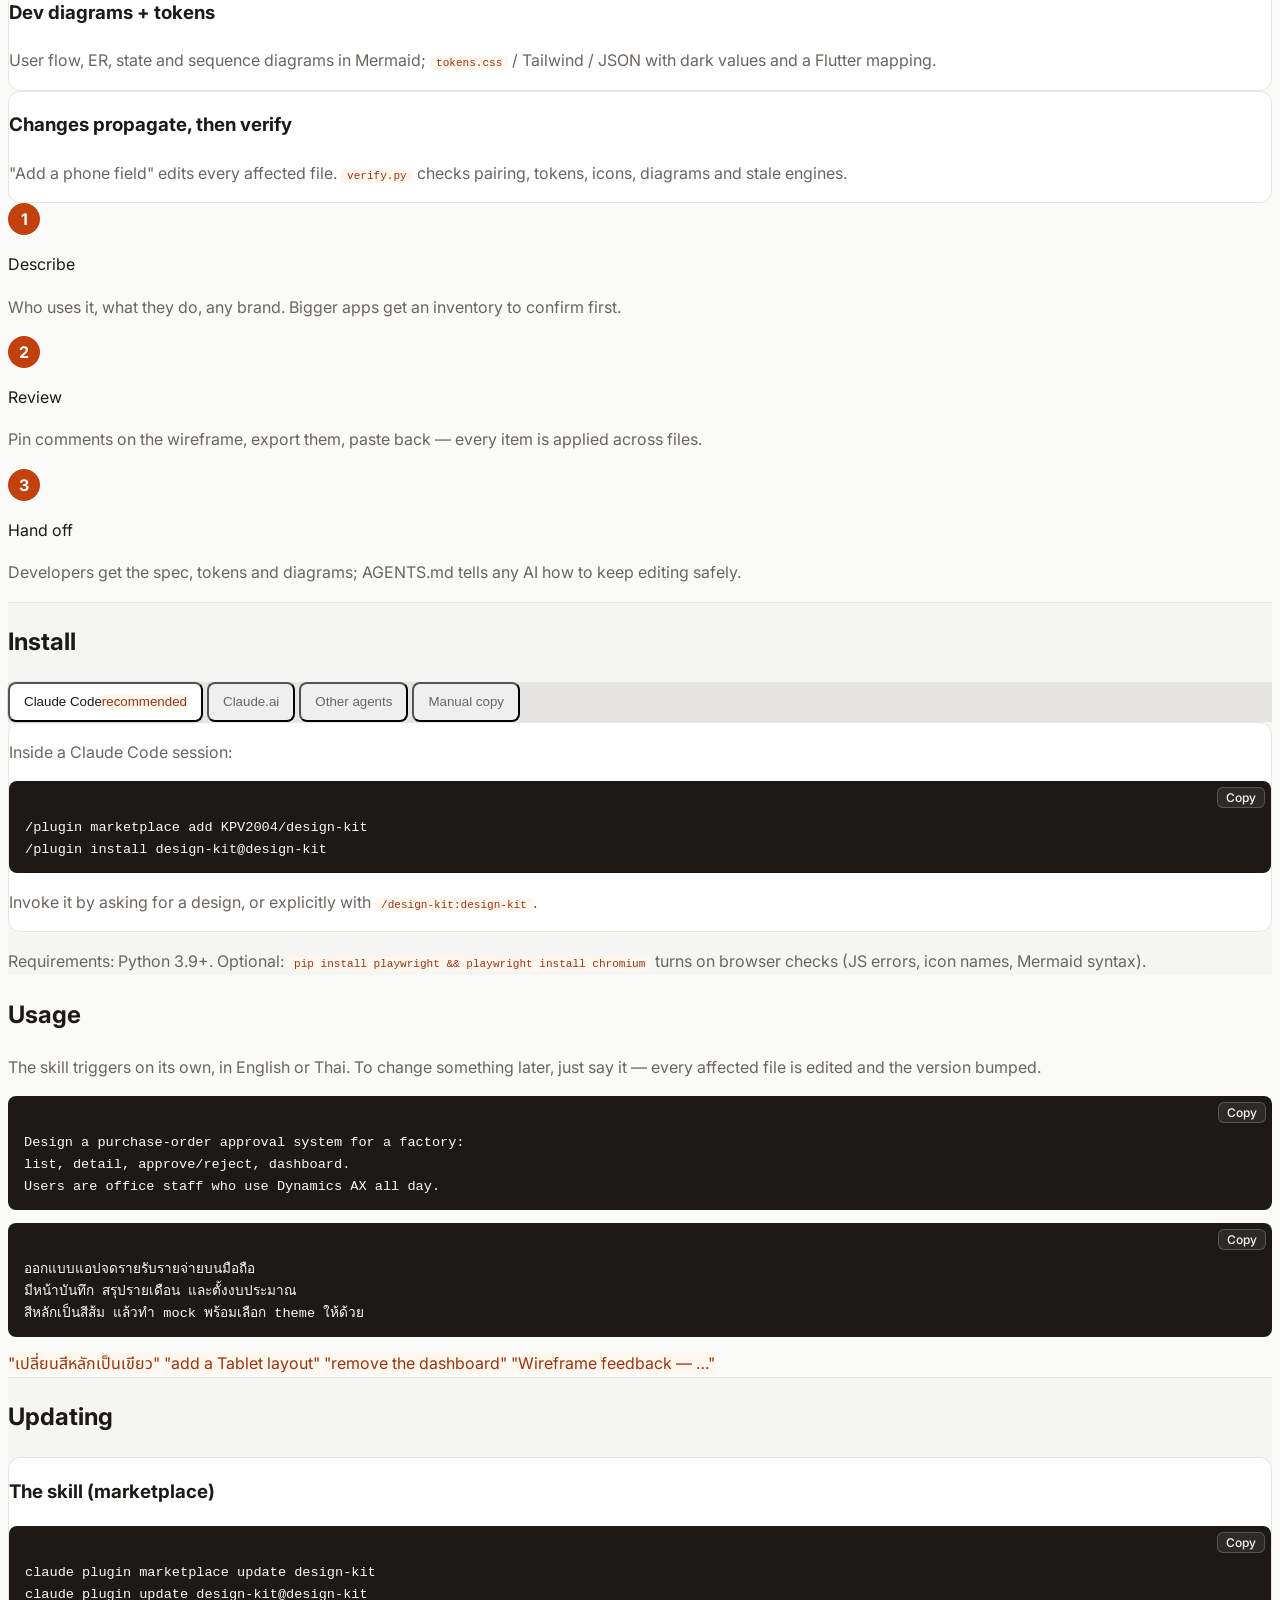
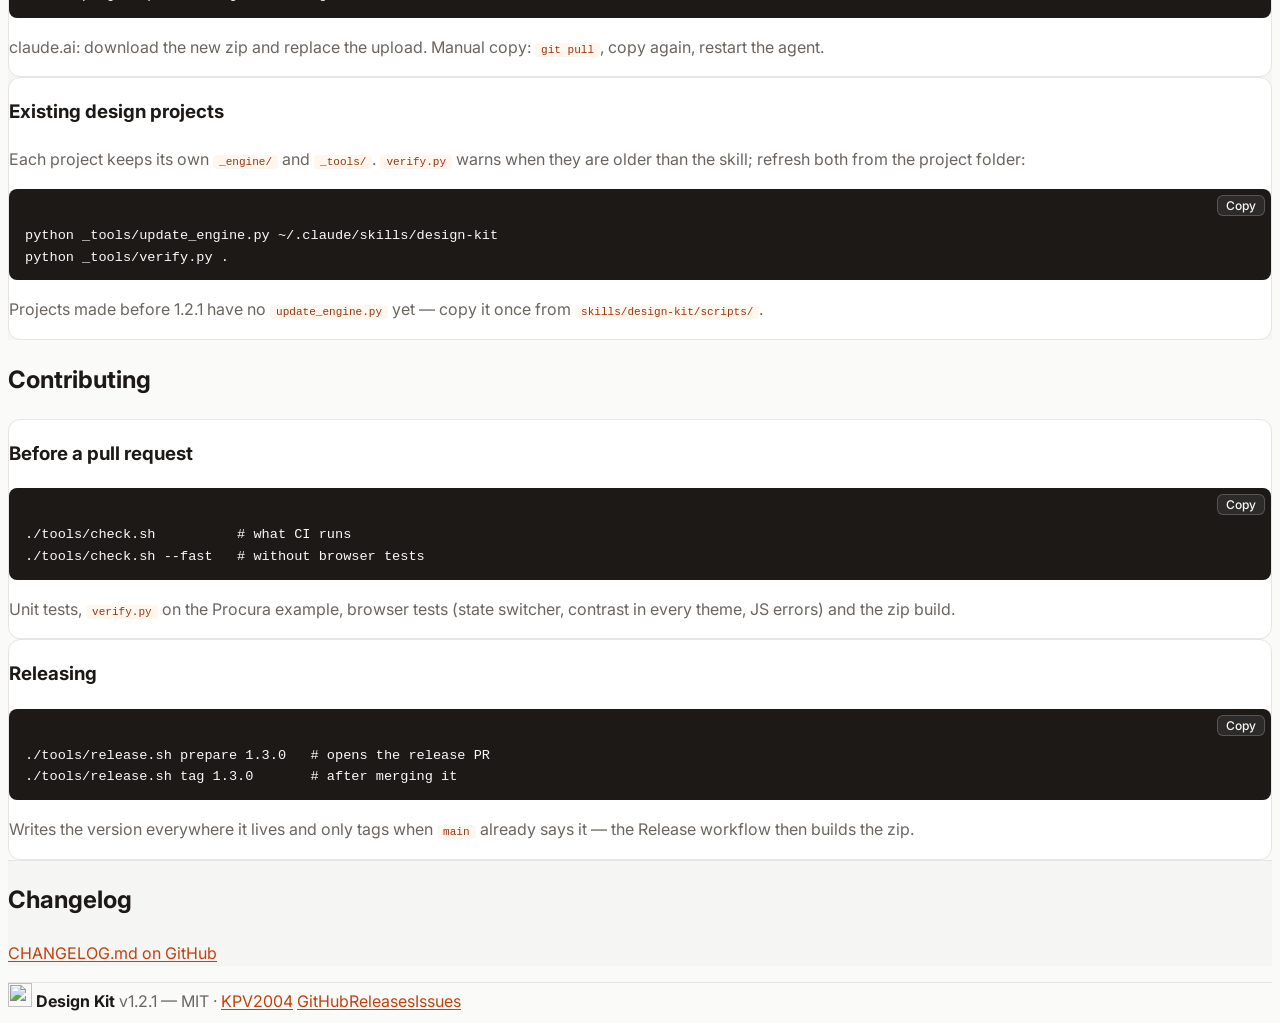
==== commit bb889a6a: "Add CI, release script and engine version stamp; redesign docs site CI (.github/workflows/ci.yml → t" ====
--- a/docs-site/index.html
+++ b/docs-site/index.html
@@ -1,14 +1,17 @@
 <!DOCTYPE html>
 <!--
   Design Kit docs — https://kpv2004.github.io/design-kit/
-  Bilingual (EN/TH) single page. Language sections are marked data-lang="en|th"
-  and toggled by html[data-lang]; the choice is remembered in localStorage.
-  Screenshots are copied from docs/images by .github/workflows/docs.yml.
+  Bilingual (EN/TH) single page. Language blocks are marked data-lang="en|th" and toggled by
+  html[data-lang]; the choice is remembered in localStorage.
+  Assembled by .github/workflows/docs.yml: screenshots from docs/images → images/, CHANGELOG.md
+  (rendered by the script below), and examples/procura-design → demo/ (the live demo).
+  Version: the dk-version meta tag below is the only place it appears — tools/release.sh updates it.
 -->
 <html lang="en" data-lang="en">
 <head>
 <meta charset="UTF-8">
 <meta name="viewport" content="width=device-width, initial-scale=1">
+<meta name="dk-version" content="1.2.1">
 <title>Design Kit — wireframes, mockups and specs from a prompt</title>
 <meta name="description" content="A skill that turns an app idea into a complete, reviewable design project: wireframes of every screen, a clickable mock with a theme picker, a stand-alone UX spec, dev diagrams and design tokens — in English or Thai.">
 <link rel="icon" href="icon.png">
@@ -16,255 +19,334 @@
 <link rel="preconnect" href="https://fonts.googleapis.com">
 <link href="https://fonts.googleapis.com/css2?family=Inter:wght@400;500;600;700&family=Noto+Sans+Thai:wght@400;500;600;700&display=swap" rel="stylesheet">
 <script>
-  tailwind.config = { theme: { extend: {
-    fontFamily: { sans: ['Inter', 'Noto Sans Thai', 'system-ui', 'sans-serif'] },
-  } } };
+  tailwind.config = { theme: { extend: { fontFamily: { sans: ['Inter', 'Noto Sans Thai', 'system-ui', 'sans-serif'] } } } };
 </script>
 <style>
-  /* Design-kit palette (design.md §2) as :root variables — live-editable with design tools */
+  /* Tokens — light + dark. Contrast: body 14.5:1, muted 4.8:1, brand text 5.2:1 (light); 13.9 / 7.4 / 6.9:1 (dark) */
   :root {
-    --dk-brand-50: #fff7ed; --dk-brand-100: #ffedd5; --dk-brand-600: #ea580c;
-    --dk-brand-700: #c2410c; --dk-brand-800: #9a3412;
-    --dk-page: #fafaf9; --dk-surface: #ffffff; --dk-body: #292524; --dk-muted: #78716c;
-    --dk-border: #e7e5e4; --dk-ink: #1c1917;
+    --dk-brand-50: #fff7ed; --dk-brand-100: #ffedd5; --dk-brand-600: #ea580c; --dk-brand-700: #c2410c; --dk-brand-800: #9a3412;
+    --dk-page: #fafaf9; --dk-surface: #ffffff; --dk-sunken: #f5f5f4; --dk-body: #292524; --dk-muted: #6b6560;
+    --dk-border: #e7e5e4; --dk-ink: #1c1917; --dk-code-bg: #1c1917; --dk-code-fg: #fafaf9;
+    --dk-link: #c2410c; --dk-chip-bg: #fff7ed; --dk-chip-fg: #9a3412; --dk-header: rgba(250,250,249,.94);
+    color-scheme: light;
   }
+  @media (prefers-color-scheme: dark) {
+    :root {
+      --dk-page: #0c0a09; --dk-surface: #1c1917; --dk-sunken: #171412; --dk-body: #e7e5e4; --dk-muted: #a8a29e;
+      --dk-border: #2e2a27; --dk-ink: #fafaf9; --dk-code-bg: #000000; --dk-code-fg: #f5f5f4;
+      --dk-link: #fb923c; --dk-chip-bg: #2a1a10; --dk-chip-fg: #fdba74; --dk-header: rgba(12,10,9,.94);
+      color-scheme: dark;
+    }
+  }
+  html { scroll-behavior: smooth; scroll-padding-top: 72px; }
+  @media (prefers-reduced-motion: reduce) { html { scroll-behavior: auto; } * { transition: none !important; } }
   body { font-family: Inter, 'Noto Sans Thai', system-ui, sans-serif; background: var(--dk-page); color: var(--dk-body); line-height: 1.65; }
   html[data-lang="th"] body { line-height: 1.75; } /* Thai tone marks need room */
+  html[data-lang="en"] [data-lang="th"], html[data-lang="th"] [data-lang="en"] { display: none !important; }
+
+  .ink { color: var(--dk-ink); } .muted { color: var(--dk-muted); } .link { color: var(--dk-link); text-decoration: underline; text-underline-offset: 2px; }
+  .surface { background: var(--dk-surface); border: 1px solid var(--dk-border); border-radius: 12px; }
+  .sunken { background: var(--dk-sunken); }
+  .divider { border-top: 1px solid var(--dk-border); }
+  .chip { background: var(--dk-chip-bg); color: var(--dk-chip-fg); }
+  .btn { display: inline-flex; align-items: center; gap: .5rem; min-height: 44px; padding: 0 1.25rem; border-radius: 8px; font-weight: 500; transition: background-color .15s; }
   .btn-primary { background: var(--dk-brand-700); color: #fff; }
   .btn-primary:hover { background: var(--dk-brand-800); }
-  .btn-ghost { color: var(--dk-brand-700); }
-  .btn-ghost:hover { background: var(--dk-brand-50); }
-  .brand-text { color: var(--dk-brand-700); }
-  .chip { background: var(--dk-brand-50); color: var(--dk-brand-700); }
-  pre { background: var(--dk-ink); color: #fafaf9; border-radius: 8px; padding: 12px 16px; overflow-x: auto; font-size: .85rem; line-height: 1.6; }
-  code.inline { background: var(--dk-brand-50); color: var(--dk-brand-800); border-radius: 4px; padding: 1px 6px; font-size: .85em; }
-  html[data-lang="en"] [data-lang="th"] { display: none; }
-  html[data-lang="th"] [data-lang="en"] { display: none; }
-  .lang-btn[aria-pressed="true"] { background: var(--dk-brand-700); color: #fff; }
-  nav a:hover { color: var(--dk-brand-700); }
+  .btn-secondary { border: 1px solid var(--dk-border); color: var(--dk-ink); background: var(--dk-surface); }
+  .btn-secondary:hover { background: var(--dk-sunken); }
+  :focus-visible { outline: 2px solid var(--dk-brand-600); outline-offset: 2px; border-radius: 4px; }
+  .skip { position: absolute; left: -9999px; } .skip:focus { left: 16px; top: 8px; z-index: 60; background: var(--dk-surface); padding: 8px 12px; }
+
+  .grid > * { min-width: 0; } /* let long code lines scroll inside their card instead of widening the page */
+  pre { position: relative; background: var(--dk-code-bg); color: var(--dk-code-fg); border-radius: 8px; padding: 12px 16px; overflow-x: auto; font-size: .85rem; line-height: 1.6; }
+  pre.has-copy { padding-top: 36px; } /* room for the Copy button so it never covers code */
+  pre .copy { position: absolute; top: 6px; right: 6px; font: 500 12px Inter, sans-serif; color: var(--dk-code-fg); border: 1px solid #ffffff33; border-radius: 6px; padding: 2px 8px; background: #ffffff14; }
+  pre .copy:hover { background: #ffffff29; }
+  code.inline { background: var(--dk-chip-bg); color: var(--dk-chip-fg); border-radius: 4px; padding: 1px 6px; font-size: .85em; }
+
+  .nav a { color: var(--dk-muted); padding: 4px 2px; white-space: nowrap; }
+  .nav a:hover, .nav a.active { color: var(--dk-ink); }
+  .nav a.active { box-shadow: inset 0 -2px var(--dk-brand-600); }
+  .lang-btn { min-height: 32px; } .lang-btn[aria-pressed="true"] { background: var(--dk-brand-700); color: #fff; }
+  .tab { min-height: 40px; padding: 0 14px; border-radius: 8px; color: var(--dk-muted); font-weight: 500; white-space: nowrap; }
+  .tab[aria-selected="true"] { background: var(--dk-surface); color: var(--dk-ink); box-shadow: 0 1px 2px #0000001f, 0 0 0 1px var(--dk-border); }
+  .step-n { width: 32px; height: 32px; border-radius: 9999px; display: inline-flex; align-items: center; justify-content: center; font-weight: 700; background: var(--dk-brand-700); color: #fff; }
+  .shot { border: 1px solid var(--dk-border); border-radius: 10px; box-shadow: 0 1px 3px #0000001a; }
+  #changelog h3 { color: var(--dk-ink); font-weight: 600; }
+  #changelog li { margin-left: 1.1rem; list-style: disc; }
+  #changelog li + li { margin-top: .35rem; }
 </style>
 </head>
 <body>
+<a href="#main" class="skip"><span data-lang="en">Skip to content</span><span data-lang="th">ข้ามไปที่เนื้อหา</span></a>
 
 <!-- ════════ NAV ════════ -->
-<header class="sticky top-0 z-40 border-b" style="border-color: var(--dk-border); background: rgba(255,255,255,.92); backdrop-filter: blur(8px);">
+<header class="sticky top-0 z-40 divider" style="border-top:0; border-bottom:1px solid var(--dk-border); background: var(--dk-header); backdrop-filter: blur(8px);">
   <div class="max-w-6xl mx-auto px-4 h-14 flex items-center gap-4">
-    <img src="icon.png" alt="" width="28" height="28" class="rounded">
-    <span class="font-semibold">Design Kit</span>
-    <nav class="hidden md:flex items-center gap-4 text-sm" style="color: var(--dk-muted);">
-      <span data-lang="en"><a href="#features">Features</a> · <a href="#install">Install</a> · <a href="#usage">Usage</a> · <a href="#update">Update</a></span>
-      <span data-lang="th"><a href="#features">ฟีเจอร์</a> · <a href="#install">ติดตั้ง</a> · <a href="#usage">วิธีใช้</a> · <a href="#update">อัปเดต</a></span>
+    <a href="#top" class="flex items-center gap-2 shrink-0"><img src="icon.png" alt="" width="28" height="28" class="rounded"><span class="font-semibold ink">Design Kit</span></a>
+    <nav class="nav hidden md:flex items-center gap-5 text-sm" aria-label="Sections">
+      <a href="#demo"><span data-lang="en">Demo</span><span data-lang="th">ตัวอย่าง</span></a>
+      <a href="#features"><span data-lang="en">Features</span><span data-lang="th">ฟีเจอร์</span></a>
+      <a href="#install"><span data-lang="en">Install</span><span data-lang="th">ติดตั้ง</span></a>
+      <a href="#usage"><span data-lang="en">Usage</span><span data-lang="th">วิธีใช้</span></a>
+      <a href="#update"><span data-lang="en">Update</span><span data-lang="th">อัปเดต</span></a>
+      <a href="#changelog-section"><span data-lang="en">Changelog</span><span data-lang="th">Changelog</span></a>
     </nav>
-    <div class="ml-auto flex items-center gap-2">
-      <div class="flex items-center rounded-md border text-xs font-medium" style="border-color: var(--dk-border);">
-        <button class="lang-btn px-2 py-1 rounded-l-md" data-lang-btn="en" aria-pressed="true" onclick="setLang('en')">EN</button>
-        <button class="lang-btn px-2 py-1 rounded-r-md" data-lang-btn="th" aria-pressed="false" onclick="setLang('th')">ไทย</button>
+    <div class="ml-auto flex items-center gap-3">
+      <div class="flex items-center rounded-md text-xs font-medium" style="border:1px solid var(--dk-border);" role="group" aria-label="Language">
+        <button class="lang-btn px-2.5 rounded-l-md" data-lang-btn="en" aria-pressed="true" onclick="setLang('en')">EN</button>
+        <button class="lang-btn px-2.5 rounded-r-md" data-lang-btn="th" aria-pressed="false" onclick="setLang('th')">ไทย</button>
       </div>
-      <a href="https://github.com/KPV2004/design-kit" class="text-sm underline brand-text">GitHub</a>
-    </div>
-  </div>
+      <a href="https://github.com/KPV2004/design-kit" class="text-sm link">GitHub</a>
+    </div>
+  </div>
+  <!-- Mobile: same section links, horizontally scrollable -->
+  <nav class="nav md:hidden flex gap-5 overflow-x-auto px-4 pb-2 text-sm" aria-label="Sections">
+    <a href="#demo"><span data-lang="en">Demo</span><span data-lang="th">ตัวอย่าง</span></a>
+    <a href="#features"><span data-lang="en">Features</span><span data-lang="th">ฟีเจอร์</span></a>
+    <a href="#install"><span data-lang="en">Install</span><span data-lang="th">ติดตั้ง</span></a>
+    <a href="#usage"><span data-lang="en">Usage</span><span data-lang="th">วิธีใช้</span></a>
+    <a href="#update"><span data-lang="en">Update</span><span data-lang="th">อัปเดต</span></a>
+    <a href="#changelog-section">Changelog</a>
+  </nav>
 </header>
 
+<main id="main">
 <!-- ════════ HERO ════════ -->
-<section class="max-w-6xl mx-auto px-4 pt-14 pb-10">
-  <a href="https://github.com/KPV2004/design-kit/releases/tag/v1.1.0" class="chip text-xs rounded-full px-3 py-1 font-medium">v1.1.0</a>
+<section id="top" class="max-w-6xl mx-auto px-4 pt-14 pb-12">
+  <a data-version-link href="https://github.com/KPV2004/design-kit/releases/latest" class="chip inline-flex text-xs rounded-full px-3 py-1 font-medium">
+    <span data-lang="en">v<span data-version>1.2.1</span> — component kits for wireframes &amp; mock</span>
+    <span data-lang="th">v<span data-version>1.2.1</span> — ชุด component สำหรับ wireframe และ mock</span>
+  </a>
   <div data-lang="en">
-    <h1 class="text-4xl font-bold mt-4" style="color: var(--dk-ink);">Describe an app.<br>Get a complete, reviewable design project.</h1>
-    <p class="text-lg mt-4 max-w-2xl" style="color: var(--dk-muted);">A skill for Claude and other AI agents that turns one prompt into wireframes of every screen, a clickable HTML + Tailwind mock with a realtime theme picker, a stand-alone UX spec, dev diagrams and design tokens — all kept in sync when you ask for a change.</p>
+    <h1 class="text-4xl md:text-5xl font-bold mt-5 ink leading-tight">Describe an app.<br>Get a complete, reviewable design project.</h1>
+    <p class="text-lg mt-5 max-w-2xl muted">A skill for Claude and other AI agents that turns one prompt into wireframes of every screen, a clickable mock with a realtime theme picker, a stand-alone UX spec, dev diagrams and design tokens — kept in sync whenever you ask for a change.</p>
   </div>
   <div data-lang="th">
-    <h1 class="text-4xl font-bold mt-4" style="color: var(--dk-ink);">บอกไอเดียแอป<br>ได้โปรเจกต์ดีไซน์ที่รีวิวได้ครบสำหรับส่งทีม dev</h1>
-    <p class="text-lg mt-4 max-w-2xl" style="color: var(--dk-muted);">Skill สำหรับ Claude และ AI agent อื่น ๆ เปลี่ยนพรอมป์เดียวเป็น wireframe ทุกหน้าจอ, mock แบบคลิกได้พร้อมเลือก theme แบบเรียลไทม์, UX spec ที่ dev เอาไปใช้ได้เลย, diagram สำหรับ dev และ design tokens — แก้ที่ไหน ทุกไฟล์อัปเดตตาม</p>
-  </div>
-  <div class="flex flex-wrap gap-3 mt-6">
-    <a href="#install" class="btn-primary rounded-md px-5 py-2.5 font-medium" data-lang="en">Install the skill</a>
-    <a href="#install" class="btn-primary rounded-md px-5 py-2.5 font-medium" data-lang="th">ติดตั้ง skill</a>
-    <a href="https://github.com/KPV2004/design-kit/releases/latest" class="btn-ghost rounded-md px-5 py-2.5 font-medium border" style="border-color: var(--dk-border);" data-lang="en">Download v1.1.0 zip (claude.ai)</a>
-    <a href="https://github.com/KPV2004/design-kit/releases/latest" class="btn-ghost rounded-md px-5 py-2.5 font-medium border" style="border-color: var(--dk-border);" data-lang="th">ดาวน์โหลด v1.1.0 zip (claude.ai)</a>
-  </div>
-  <img src="images/wireframe-devices.png" alt="Wireframes with desktop, tablet and mobile frames and a pinned comment" class="rounded-lg border shadow-sm mt-10" style="border-color: var(--dk-border);">
+    <h1 class="text-4xl md:text-5xl font-bold mt-5 ink" style="line-height:1.35">บอกไอเดียแอป<br>ได้โปรเจกต์ดีไซน์ที่รีวิวได้ครบ พร้อมส่งทีม dev</h1>
+    <p class="text-lg mt-5 max-w-2xl muted">Skill สำหรับ Claude และ AI agent อื่น ๆ เปลี่ยนพรอมป์เดียวเป็น wireframe ทุกหน้าจอ, mock ที่คลิกได้พร้อมเลือก theme แบบเรียลไทม์, UX spec ที่ dev ใช้ได้เลย, diagram และ design tokens — แก้ตรงไหน ทุกไฟล์อัปเดตตาม</p>
+  </div>
+  <div class="flex flex-wrap gap-3 mt-7">
+    <a href="#install" class="btn btn-primary"><span data-lang="en">Install the skill</span><span data-lang="th">ติดตั้ง skill</span></a>
+    <a href="demo/mock.html" class="btn btn-secondary"><span data-lang="en">Open the live demo</span><span data-lang="th">เปิดตัวอย่างจริง</span></a>
+  </div>
+  <img src="images/wireframe-devices.png" alt="Wireframes with desktop, tablet and mobile frames side by side and a pinned review comment" class="shot mt-12 w-full">
+</section>
+
+<!-- ════════ DEMO ════════ -->
+<section id="demo" class="sunken divider">
+  <div class="max-w-6xl mx-auto px-4 py-14">
+    <div data-lang="en">
+      <h2 class="text-2xl font-semibold ink">Try a real output</h2>
+      <p class="mt-2 muted max-w-3xl"><b class="ink">Procura</b> — a purchase-order approval app made with the skill and used as its test fixture. Five screens, responsive, light and dark, verified by <code class="inline">verify.py</code> on every change.</p>
+    </div>
+    <div data-lang="th">
+      <h2 class="text-2xl font-semibold ink">ลองเปิดผลงานจริง</h2>
+      <p class="mt-2 muted max-w-3xl"><b class="ink">Procura</b> — แอปอนุมัติใบสั่งซื้อที่สร้างด้วย skill นี้ และใช้เป็นชุดทดสอบของโปรเจกต์ มี 5 หน้าจอ รองรับทุกขนาดจอ ทั้ง theme สว่างและมืด ผ่าน <code class="inline">verify.py</code> ทุกครั้งที่มีการแก้</p>
+    </div>
+    <div class="grid md:grid-cols-3 gap-4 mt-8">
+      <a href="demo/wireframes.html" class="surface p-5 block hover:shadow-md transition-shadow">
+        <p class="font-semibold ink">wireframes.html →</p>
+        <p class="text-sm mt-1 muted" data-lang="en">Every screen low-fi, Desktop / Tablet / Mobile, zoom, pinned comments, Diagrams and Components pages.</p>
+        <p class="text-sm mt-1 muted" data-lang="th">ทุกหน้าแบบ low-fi, Desktop / Tablet / Mobile, ซูม, ปักหมุดความเห็น, หน้า Diagrams และ Components</p>
+      </a>
+      <a href="demo/mock.html" class="surface p-5 block hover:shadow-md transition-shadow">
+        <p class="font-semibold ink">mock.html →</p>
+        <p class="text-sm mt-1 muted" data-lang="en">Clickable hi-fi: switch device, state (empty / loading / error) and theme in the toolbar.</p>
+        <p class="text-sm mt-1 muted" data-lang="th">hi-fi ที่คลิกได้: สลับอุปกรณ์, state (ว่าง / โหลด / ผิดพลาด) และ theme ได้จาก toolbar</p>
+      </a>
+      <a href="https://github.com/KPV2004/design-kit/tree/main/examples/procura-design" class="surface p-5 block hover:shadow-md transition-shadow">
+        <p class="font-semibold ink">design.md · ux-spec.md →</p>
+        <p class="text-sm mt-1 muted" data-lang="en">The source of truth: tokens with contrast ratios, state matrix, exact error text, API contract.</p>
+        <p class="text-sm mt-1 muted" data-lang="th">แหล่งข้อมูลหลัก: tokens พร้อมค่า contrast, ตาราง state, ข้อความ error, API contract</p>
+      </a>
+    </div>
+    <div class="grid md:grid-cols-2 gap-4 mt-6">
+      <img src="images/mockup-design-system.png" alt="Design system page with contrast-checked color swatches" class="shot w-full" loading="lazy">
+      <img src="images/diagrams.png" alt="Diagrams page showing a sequence diagram" class="shot w-full" loading="lazy">
+    </div>
+  </div>
 </section>
 
 <!-- ════════ FEATURES ════════ -->
-<section id="features" class="max-w-6xl mx-auto px-4 py-12">
+<section id="features" class="max-w-6xl mx-auto px-4 py-14">
   <div data-lang="en">
-    <h2 class="text-2xl font-semibold">What you get</h2>
-    <p class="mt-2" style="color: var(--dk-muted);">One folder, six deliverables, all cross-checked by a script before handover.</p>
-    <div class="grid md:grid-cols-2 lg:grid-cols-3 gap-4 mt-6">
-      <div class="rounded-lg p-5 border bg-white"><h3 class="font-semibold">Wireframes — every screen</h3><p class="text-sm mt-2" style="color: var(--dk-muted);">Login, 403/404, empty states, session expired — not just the happy path. Desktop / Tablet / Mobile frames per screen, zoom &amp; pan, 💬 pinned comments, diagrams page, and a Components page with ~35 copyable <code class="inline">wf-*</code> blocks.</p></div>
-      <div class="rounded-lg p-5 border bg-white"><h3 class="font-semibold">Clickable mock + theme picker</h3><p class="text-sm mt-2" style="color: var(--dk-muted);">Hi-fi Tailwind mock (<code class="inline">mock.html</code>) with device preview, state switcher and a realtime theme picker — Default / Dark / palette presets from design.md §2.9. Built from a themeable <code class="inline">mk-*</code> component kit with every state and AA-safe dark text.</p></div>
-      <div class="rounded-lg p-5 border bg-white"><h3 class="font-semibold">A spec devs implement from</h3><p class="text-sm mt-2" style="color: var(--dk-muted);">Per-screen state matrix, exact error text, interactions, copy deck (EN/TH), API contract — the spec stands alone, nobody reopens app code.</p></div>
-      <div class="rounded-lg p-5 border bg-white"><h3 class="font-semibold">Dev diagrams</h3><p class="text-sm mt-2" style="color: var(--dk-muted);">User flow, ER, state and sequence diagrams as Mermaid — synced into the wireframes page and matching the API table exactly.</p></div>
-      <div class="rounded-lg p-5 border bg-white"><h3 class="font-semibold">Design tokens</h3><p class="text-sm mt-2" style="color: var(--dk-muted);">WCAG-AA-checked palette, <code class="inline">tokens.css / tailwind.config.js / tokens.json</code> — plus a platform mapping for Flutter / native constants.</p></div>
-      <div class="rounded-lg p-5 border bg-white"><h3 class="font-semibold">Changes propagate + verify</h3><p class="text-sm mt-2" style="color: var(--dk-muted);">"Add a phone field" updates every affected file. <code class="inline">verify.py</code> checks inventory ↔ wireframes ↔ spec ↔ mock pairing before anything is handed over.</p></div>
+    <h2 class="text-2xl font-semibold ink">What you get</h2>
+    <p class="mt-2 muted">One folder, cross-checked by a script before handover.</p>
+    <div class="grid md:grid-cols-2 lg:grid-cols-3 gap-4 mt-8">
+      <div class="surface p-5"><h3 class="font-semibold ink">Wireframes — every screen</h3><p class="text-sm mt-2 muted">Login, 403/404, empty states, session expired — not just the happy path. Desktop / Tablet / Mobile frames, zoom &amp; pan, pinned comments.</p></div>
+      <div class="surface p-5"><h3 class="font-semibold ink">Component kits</h3><p class="text-sm mt-2 muted">~35 grayscale <code class="inline">wf-*</code> blocks and themeable <code class="inline">mk-*</code> components with every state built in — galleries with copyable markup in both files.</p></div>
+      <div class="surface p-5"><h3 class="font-semibold ink">Clickable mock + themes</h3><p class="text-sm mt-2 muted">Device preview, state switcher, realtime theme picker (Default / Dark / presets). Text stays ≥ 4.5:1 in every theme.</p></div>
+      <div class="surface p-5"><h3 class="font-semibold ink">A spec devs implement from</h3><p class="text-sm mt-2 muted">State matrix, exact error text, interactions, copy deck (EN/TH), API contract — nobody reopens app code.</p></div>
+      <div class="surface p-5"><h3 class="font-semibold ink">Dev diagrams + tokens</h3><p class="text-sm mt-2 muted">User flow, ER, state and sequence diagrams in Mermaid; <code class="inline">tokens.css</code> / Tailwind / JSON with dark values and a Flutter mapping.</p></div>
+      <div class="surface p-5"><h3 class="font-semibold ink">Changes propagate, then verify</h3><p class="text-sm mt-2 muted">"Add a phone field" edits every affected file. <code class="inline">verify.py</code> checks pairing, tokens, icons, diagrams and stale engines.</p></div>
     </div>
   </div>
   <div data-lang="th">
-    <h2 class="text-2xl font-semibold">สิ่งที่ได้</h2>
-    <p class="mt-2" style="color: var(--dk-muted);">โฟลเดอร์เดียว ครบทั้งหมด และมีสคริปต์ตรวจความสอดคล้องก่อนส่งมอบทุกครั้ง</p>
-    <div class="grid md:grid-cols-2 lg:grid-cols-3 gap-4 mt-6">
-      <div class="rounded-lg p-5 border bg-white"><h3 class="font-semibold">Wireframe — ครบทุกหน้าจอ</h3><p class="text-sm mt-2" style="color: var(--dk-muted);">Login, 403/404, หน้าว่าง, session หมดอายุ — ไม่ใช่แค่ happy path มี frame Desktop / Tablet / Mobile ต่อหน้า, ซูม-เลื่อน, 💬 ปักหมุดความเห็น, หน้า Diagrams และหน้า Components ที่มี <code class="inline">wf-*</code> ~35 ชิ้นให้ copy</p></div>
-      <div class="rounded-lg p-5 border bg-white"><h3 class="font-semibold">Mock คลิกได้ + เลือก theme</h3><p class="text-sm mt-2" style="color: var(--dk-muted);">mock.html แบบ hi-fi มี device preview, สลับ state (ว่าง/โหลด/ผิดพลาด) และเลือก theme แบบเรียลไทม์ — Default / Dark / preset โทนสี จาก design.md §2.9 สร้างจากชุด component <code class="inline">mk-*</code> ที่มีทุก state และสีตัวอักษรผ่าน AA ใน theme มืด</p></div>
-      <div class="rounded-lg p-5 border bg-white"><h3 class="font-semibold">Spec ที่ dev เอาไปใช้ได้เลย</h3><p class="text-sm mt-2" style="color: var(--dk-muted);">ตาราง state ของทุกหน้า, ข้อความ error ตรงตามโค้ด, ตาราง interactions, copy deck (EN/TH) และ API contract — spec อยู่ได้ด้วยตัวเอง ไม่ต้องเปิดโค้ดเดิม</p></div>
-      <div class="rounded-lg p-5 border bg-white"><h3 class="font-semibold">Diagram สำหรับ dev</h3><p class="text-sm mt-2" style="color: var(--dk-muted);">User flow, ER, state, sequence ในรูปแบบ Mermaid — sync เข้าหน้า wireframe และตรงกับตาราง API เป๊ะ</p></div>
-      <div class="rounded-lg p-5 border bg-white"><h3 class="font-semibold">Design tokens</h3><p class="text-sm mt-2" style="color: var(--dk-muted);">พาเลตตรวจ WCAG AA แล้ว, ออกเป็น tokens.css / tailwind.config.js / tokens.json พร้อม platform mapping สำหรับ Flutter / native</p></div>
-      <div class="rounded-lg p-5 border bg-white"><h3 class="font-semibold">แก้จุดเดียว อัปเดตทุกที่</h3><p class="text-sm mt-2" style="color: var(--dk-muted);">"เพิ่มช่องเบอร์โทร" แก้ทุกไฟล์ที่เกี่ยวข้องพร้อมกัน โดย verify.py ตรวจว่า inventory ↔ wireframes ↔ spec ↔ mock ตรงกันก่อนส่งมอบ</p></div>
-    </div>
-  </div>
-  <div class="grid md:grid-cols-2 gap-4 mt-8">
-    <img src="images/mockup-design-system.png" alt="Design system page with contrast-checked swatches" class="rounded-lg border shadow-sm" style="border-color: var(--dk-border);">
-    <img src="images/diagrams.png" alt="Diagrams page showing a sequence diagram" class="rounded-lg border shadow-sm" style="border-color: var(--dk-border);">
+    <h2 class="text-2xl font-semibold ink">สิ่งที่ได้</h2>
+    <p class="mt-2 muted">โฟลเดอร์เดียว มีสคริปต์ตรวจความสอดคล้องก่อนส่งมอบทุกครั้ง</p>
+    <div class="grid md:grid-cols-2 lg:grid-cols-3 gap-4 mt-8">
+      <div class="surface p-5"><h3 class="font-semibold ink">Wireframe ครบทุกหน้าจอ</h3><p class="text-sm mt-2 muted">Login, 403/404, หน้าว่าง, session หมดอายุ — ไม่ใช่แค่ happy path มี frame Desktop / Tablet / Mobile, ซูม-เลื่อน, ปักหมุดความเห็น</p></div>
+      <div class="surface p-5"><h3 class="font-semibold ink">ชุด component</h3><p class="text-sm mt-2 muted"><code class="inline">wf-*</code> แบบขาวดำ ~35 ชิ้น และ <code class="inline">mk-*</code> ที่เปลี่ยนตาม theme พร้อมทุก state — มีแกลเลอรีให้ copy โค้ดทั้งสองไฟล์</p></div>
+      <div class="surface p-5"><h3 class="font-semibold ink">Mock คลิกได้ + theme</h3><p class="text-sm mt-2 muted">ดูตัวอย่างตามอุปกรณ์, สลับ state, เลือก theme แบบเรียลไทม์ (Default / Dark / preset) ตัวอักษรผ่าน 4.5:1 ทุก theme</p></div>
+      <div class="surface p-5"><h3 class="font-semibold ink">Spec ที่ dev ใช้ได้เลย</h3><p class="text-sm mt-2 muted">ตาราง state, ข้อความ error ตรงตัว, interactions, copy deck (EN/TH), API contract — ไม่ต้องเปิดโค้ดเดิม</p></div>
+      <div class="surface p-5"><h3 class="font-semibold ink">Diagram + tokens</h3><p class="text-sm mt-2 muted">User flow, ER, state, sequence ใน Mermaid; <code class="inline">tokens.css</code> / Tailwind / JSON พร้อมค่า dark และ mapping สำหรับ Flutter</p></div>
+      <div class="surface p-5"><h3 class="font-semibold ink">แก้จุดเดียว อัปเดตทุกที่</h3><p class="text-sm mt-2 muted">"เพิ่มช่องเบอร์โทร" แก้ทุกไฟล์ที่เกี่ยวข้อง แล้ว <code class="inline">verify.py</code> ตรวจการจับคู่หน้าจอ, tokens, icon, diagram และ engine ที่ล้าสมัย</p></div>
+    </div>
+  </div>
+
+  <div class="grid md:grid-cols-3 gap-6 mt-12">
+    <div><span class="step-n">1</span>
+      <p class="font-semibold ink mt-3" data-lang="en">Describe</p><p class="font-semibold ink mt-3" data-lang="th">เล่าไอเดีย</p>
+      <p class="text-sm muted mt-1" data-lang="en">Who uses it, what they do, any brand. Bigger apps get an inventory to confirm first.</p>
+      <p class="text-sm muted mt-1" data-lang="th">ใครใช้ ทำอะไร มีแบรนด์ไหม ถ้าแอปใหญ่จะได้รายการหน้าจอให้ยืนยันก่อน</p></div>
+    <div><span class="step-n">2</span>
+      <p class="font-semibold ink mt-3" data-lang="en">Review</p><p class="font-semibold ink mt-3" data-lang="th">รีวิว</p>
+      <p class="text-sm muted mt-1" data-lang="en">Pin comments on the wireframe, export them, paste back — every item is applied across files.</p>
+      <p class="text-sm muted mt-1" data-lang="th">ปักหมุดความเห็นบน wireframe ส่งออกแล้ววางกลับมา — ทุกข้อถูกแก้ในทุกไฟล์ที่เกี่ยวข้อง</p></div>
+    <div><span class="step-n">3</span>
+      <p class="font-semibold ink mt-3" data-lang="en">Hand off</p><p class="font-semibold ink mt-3" data-lang="th">ส่งต่อ</p>
+      <p class="text-sm muted mt-1" data-lang="en">Developers get the spec, tokens and diagrams; AGENTS.md tells any AI how to keep editing safely.</p>
+      <p class="text-sm muted mt-1" data-lang="th">dev ได้ spec, tokens และ diagram ส่วน AGENTS.md บอก AI ตัวถัดไปว่าแก้ต่ออย่างไรให้ปลอดภัย</p></div>
   </div>
 </section>
 
 <!-- ════════ INSTALL ════════ -->
-<section id="install" class="max-w-6xl mx-auto px-4 py-12 border-t" style="border-color: var(--dk-border);">
-  <div data-lang="en">
-    <h2 class="text-2xl font-semibold">Install</h2>
-    <div class="grid lg:grid-cols-2 gap-6 mt-6">
-      <div class="rounded-lg p-5 border bg-white">
-        <h3 class="font-semibold">Claude Code — plugin marketplace <span class="chip text-xs rounded px-2 py-0.5">recommended</span></h3>
-        <p class="text-sm mt-2" style="color: var(--dk-muted);">Inside a Claude Code session:</p>
-        <pre><code>/plugin marketplace add KPV2004/design-kit
+<section id="install" class="sunken divider">
+  <div class="max-w-6xl mx-auto px-4 py-14">
+    <h2 class="text-2xl font-semibold ink"><span data-lang="en">Install</span><span data-lang="th">ติดตั้ง</span></h2>
+    <div class="mt-6 flex gap-1 overflow-x-auto p-1 rounded-lg" style="background: var(--dk-border);" role="tablist" aria-label="Install method">
+      <button class="tab" role="tab" id="t-plugin" aria-controls="p-plugin" aria-selected="true">Claude Code<span class="chip text-[11px] rounded px-1.5 ml-2" data-lang="en">recommended</span><span class="chip text-[11px] rounded px-1.5 ml-2" data-lang="th">แนะนำ</span></button>
+      <button class="tab" role="tab" id="t-web" aria-controls="p-web" aria-selected="false" tabindex="-1">Claude.ai</button>
+      <button class="tab" role="tab" id="t-agents" aria-controls="p-agents" aria-selected="false" tabindex="-1"><span data-lang="en">Other agents</span><span data-lang="th">Agent อื่น</span></button>
+      <button class="tab" role="tab" id="t-manual" aria-controls="p-manual" aria-selected="false" tabindex="-1"><span data-lang="en">Manual copy</span><span data-lang="th">Copy เอง</span></button>
+    </div>
+    <div class="surface p-6 mt-4">
+      <div role="tabpanel" id="p-plugin" aria-labelledby="t-plugin" tabindex="0">
+        <p class="text-sm muted" data-lang="en">Inside a Claude Code session:</p><p class="text-sm muted" data-lang="th">ใน session ของ Claude Code:</p>
+        <pre class="mt-2"><code>/plugin marketplace add KPV2004/design-kit
 /plugin install design-kit@design-kit</code></pre>
-        <p class="text-sm mt-2" style="color: var(--dk-muted);">Update later with <code class="inline">claude plugin marketplace update design-kit</code> + <code class="inline">claude plugin update design-kit@design-kit</code>. Invoke with <code class="inline">/design-kit:design-kit</code>.</p>
+        <p class="text-sm muted mt-3" data-lang="en">Invoke it by asking for a design, or explicitly with <code class="inline">/design-kit:design-kit</code>.</p>
+        <p class="text-sm muted mt-3" data-lang="th">ขอให้ออกแบบได้เลย หรือเรียกตรง ๆ ด้วย <code class="inline">/design-kit:design-kit</code></p>
       </div>
-      <div class="rounded-lg p-5 border bg-white">
-        <h3 class="font-semibold">Claude.ai (web / desktop)</h3>
-        <p class="text-sm mt-2" style="color: var(--dk-muted);">Download <code class="inline">design-kit.zip</code> from the <a class="brand-text underline" href="https://github.com/KPV2004/design-kit/releases/latest">latest release</a>, then <b>Customize → Skills → + → Upload a skill</b>. Needs "Code execution and file creation" enabled.</p>
+      <div role="tabpanel" id="p-web" aria-labelledby="t-web" tabindex="0" hidden>
+        <ol class="text-sm space-y-2 list-decimal ml-5" data-lang="en">
+          <li>Download <code class="inline">design-kit.zip</code> from the <a class="link" href="https://github.com/KPV2004/design-kit/releases/latest">latest release</a>.</li>
+          <li>Enable <b>Code execution and file creation</b> in Settings → Capabilities.</li>
+          <li><b>Customize → Skills → + → Upload a skill</b>, choose the zip.</li>
+        </ol>
+        <ol class="text-sm space-y-2 list-decimal ml-5" data-lang="th">
+          <li>ดาวน์โหลด <code class="inline">design-kit.zip</code> จาก <a class="link" href="https://github.com/KPV2004/design-kit/releases/latest">release ล่าสุด</a></li>
+          <li>เปิด <b>Code execution and file creation</b> ใน Settings → Capabilities</li>
+          <li>ไปที่ <b>Customize → Skills → + → Upload a skill</b> แล้วเลือก zip</li>
+        </ol>
       </div>
-      <div class="rounded-lg p-5 border bg-white">
-        <h3 class="font-semibold">Claude Code — manual copy</h3>
+      <div role="tabpanel" id="p-agents" aria-labelledby="t-agents" tabindex="0" hidden>
+        <p class="text-sm muted" data-lang="en">Standard Agent Skills format — the skills CLI copies it to every agent you have:</p>
+        <p class="text-sm muted" data-lang="th">เป็น Agent Skills รูปแบบมาตรฐาน — skills CLI จะ copy ไปให้ทุก agent ที่มีในเครื่อง:</p>
+        <pre class="mt-2"><code>npx skills add KPV2004/design-kit</code></pre>
+        <p class="text-sm muted mt-3" data-lang="en">Pick agents with <code class="inline">-a codex -a cursor</code>. Written and tested with Claude; other models vary.</p>
+        <p class="text-sm muted mt-3" data-lang="th">เลือก agent ด้วย <code class="inline">-a codex -a cursor</code> เขียนและทดสอบกับ Claude โมเดลอื่นผลอาจต่างกัน</p>
+      </div>
+      <div role="tabpanel" id="p-manual" aria-labelledby="t-manual" tabindex="0" hidden>
         <pre><code>git clone https://github.com/KPV2004/design-kit.git
 cp -r design-kit/skills/design-kit ~/.claude/skills/design-kit</code></pre>
-        <p class="text-sm mt-2" style="color: var(--dk-muted);">Use <code class="inline">.claude/skills/</code> in a repo to install it there only.</p>
+        <p class="text-sm muted mt-3" data-lang="en">Use <code class="inline">.claude/skills/</code> inside a repo to install for that project only; <code class="inline">~/.agents/skills/</code> for Codex, Cursor and others. Restart the agent after copying.</p>
+        <p class="text-sm muted mt-3" data-lang="th">ใช้ <code class="inline">.claude/skills/</code> ใน repo ถ้าจะติดตั้งเฉพาะโปรเจกต์นั้น และ <code class="inline">~/.agents/skills/</code> สำหรับ Codex, Cursor และอื่น ๆ แล้วรีสตาร์ท agent</p>
       </div>
-      <div class="rounded-lg p-5 border bg-white">
-        <h3 class="font-semibold">Other AI agents</h3>
-        <p class="text-sm mt-2" style="color: var(--dk-muted);">Standard Agent Skills format — easiest via the skills CLI:</p>
-        <pre><code>npx skills add KPV2004/design-kit</code></pre>
-        <p class="text-sm mt-2" style="color: var(--dk-muted);">Or copy <code class="inline">skills/design-kit</code> into <code class="inline">~/.agents/skills/</code> (Codex, Gemini, Cursor, ZCode…). Restart the agent after copying.</p>
-      </div>
-    </div>
-    <p class="text-sm mt-6" style="color: var(--dk-muted);">Requirements: Python 3.9+ for the helper scripts. Optional: <code class="inline">pip install playwright && playwright install chromium</code> enables browser checks (JS errors, icon names, Mermaid syntax, annotation visibility).</p>
+    </div>
+    <p class="text-sm muted mt-4" data-lang="en">Requirements: Python 3.9+. Optional: <code class="inline">pip install playwright &amp;&amp; playwright install chromium</code> turns on browser checks (JS errors, icon names, Mermaid syntax).</p>
+    <p class="text-sm muted mt-4" data-lang="th">สิ่งที่ต้องมี: Python 3.9+ ไม่บังคับ: <code class="inline">pip install playwright &amp;&amp; playwright install chromium</code> เพื่อเปิดการตรวจในเบราว์เซอร์ (JS error, ชื่อ icon, Mermaid)</p>
+  </div>
+</section>
+
+<!-- ════════ USAGE ════════ -->
+<section id="usage" class="max-w-6xl mx-auto px-4 py-14">
+  <div data-lang="en">
+    <h2 class="text-2xl font-semibold ink">Usage</h2>
+    <p class="mt-2 muted max-w-3xl">The skill triggers on its own, in English or Thai. To change something later, just say it — every affected file is edited and the version bumped.</p>
   </div>
   <div data-lang="th">
-    <h2 class="text-2xl font-semibold">ติดตั้ง</h2>
-    <div class="grid lg:grid-cols-2 gap-6 mt-6">
-      <div class="rounded-lg p-5 border bg-white">
-        <h3 class="font-semibold">Claude Code — ผ่าน plugin marketplace <span class="chip text-xs rounded px-2 py-0.5">แนะนำ</span></h3>
-        <p class="text-sm mt-2" style="color: var(--dk-muted);">ใน session ของ Claude Code:</p>
-        <pre><code>/plugin marketplace add KPV2004/design-kit
-/plugin install design-kit@design-kit</code></pre>
-        <p class="text-sm mt-2" style="color: var(--dk-muted);">อัปเดตภายหลังด้วย <code class="inline">claude plugin marketplace update design-kit</code> + <code class="inline">claude plugin update design-kit@design-kit</code> เรียกใช้ด้วย <code class="inline">/design-kit:design-kit</code></p>
-      </div>
-      <div class="rounded-lg p-5 border bg-white">
-        <h3 class="font-semibold">Claude.ai (เว็บ / desktop)</h3>
-        <p class="text-sm mt-2" style="color: var(--dk-muted);">ดาวน์โหลด <code class="inline">design-kit.zip</code> จาก <a class="brand-text underline" href="https://github.com/KPV2004/design-kit/releases/latest">release ล่าสุด</a> แล้วไปที่ <b>Customize → Skills → + → Upload a skill</b> (ต้องเปิด "Code execution and file creation")</p>
-      </div>
-      <div class="rounded-lg p-5 border bg-white">
-        <h3 class="font-semibold">Claude Code — copy เอง</h3>
-        <pre><code>git clone https://github.com/KPV2004/design-kit.git
-cp -r design-kit/skills/design-kit ~/.claude/skills/design-kit</code></pre>
-        <p class="text-sm mt-2" style="color: var(--dk-muted);">ใช้ <code class="inline">.claude/skills/</code> ใน repo ถ้าจะติดตั้งเฉพาะโปรเจกต์นั้น</p>
-      </div>
-      <div class="rounded-lg p-5 border bg-white">
-        <h3 class="font-semibold">AI agent อื่น</h3>
-        <p class="text-sm mt-2" style="color: var(--dk-muted);">เป็น Agent Skills รูปแบบมาตรฐาน ง่ายสุดผ่าน skills CLI:</p>
-        <pre><code>npx skills add KPV2004/design-kit</code></pre>
-        <p class="text-sm mt-2" style="color: var(--dk-muted);">หรือ copy <code class="inline">skills/design-kit</code> ไปที่ <code class="inline">~/.agents/skills/</code> (Codex, Gemini, Cursor, ZCode…) แล้วรีสตาร์ท agent</p>
-      </div>
-    </div>
-    <p class="text-sm mt-6" style="color: var(--dk-muted);">สิ่งที่ต้องมี: Python 3.9+ สำหรับสคริปต์ ไม่บังคับ: <code class="inline">pip install playwright && playwright install chromium</code> เพื่อเปิดการตรวจในเบราว์เซอร์ (JS error, ชื่อ icon, Mermaid, หมุดที่มองไม่เห็น)</p>
-  </div>
-</section>
-
-<!-- ════════ USAGE ════════ -->
-<section id="usage" class="max-w-6xl mx-auto px-4 py-12 border-t" style="border-color: var(--dk-border);">
-  <div data-lang="en">
-    <h2 class="text-2xl font-semibold">Usage</h2>
-    <p class="mt-2" style="color: var(--dk-muted);">The skill triggers on its own — in English or Thai. For apps with more than ~8 screens it sends you the inventory, flow, palette and icon set to confirm before building anything.</p>
-    <div class="grid lg:grid-cols-2 gap-4 mt-6">
-      <pre><code>Design a purchase-order approval system for a factory:
+    <h2 class="text-2xl font-semibold ink">วิธีใช้</h2>
+    <p class="mt-2 muted max-w-3xl">skill ทำงานเองเมื่อขอให้ออกแบบ จะพิมพ์ไทยหรืออังกฤษก็ได้ อยากแก้อะไรภายหลังก็บอกได้เลย — ทุกไฟล์ที่เกี่ยวข้องถูกแก้และ bump version ให้</p>
+  </div>
+  <div class="grid lg:grid-cols-2 gap-4 mt-6">
+    <pre><code>Design a purchase-order approval system for a factory:
 list, detail, approve/reject, dashboard.
 Users are office staff who use Dynamics AX all day.</code></pre>
-      <pre><code>ออกแบบแอปจดรายรับรายจ่ายบนมือถือ
+    <pre><code>ออกแบบแอปจดรายรับรายจ่ายบนมือถือ
 มีหน้าบันทึก สรุปรายเดือน และตั้งงบประมาณ
 สีหลักเป็นสีส้ม แล้วทำ mock พร้อมเลือก theme ให้ด้วย</code></pre>
-    </div>
-    <p class="text-sm mt-4" style="color: var(--dk-muted);">To change something, just say it: <i>"เปลี่ยนสีหลักเป็นเขียว"</i>, <i>"add a Tablet layout"</i>, <i>"remove the dashboard"</i> — every affected file is edited and the version is bumped. Reviewers pin 💬 comments in the wireframe and export them as markdown; Claude applies each item and answers the questions.</p>
-  </div>
-  <div data-lang="th">
-    <h2 class="text-2xl font-semibold">วิธีใช้</h2>
-    <p class="mt-2" style="color: var(--dk-muted);">skill ทำงานเองเมื่อขอให้ออกแบบ — ไทยหรืออังกฤษก็ได้ ถ้าแอปมีมากกว่า ~8 หน้าจอ จะส่ง inventory, flow, พาเลต และชุด icon มาให้ยืนยันก่อนลงมือสร้าง</p>
+  </div>
+  <div class="flex flex-wrap gap-2 mt-4 text-sm">
+    <span class="chip rounded-full px-3 py-1">"เปลี่ยนสีหลักเป็นเขียว"</span>
+    <span class="chip rounded-full px-3 py-1">"add a Tablet layout"</span>
+    <span class="chip rounded-full px-3 py-1">"remove the dashboard"</span>
+    <span class="chip rounded-full px-3 py-1">"Wireframe feedback — …"</span>
+  </div>
+</section>
+
+<!-- ════════ UPDATE ════════ -->
+<section id="update" class="sunken divider">
+  <div class="max-w-6xl mx-auto px-4 py-14">
+    <h2 class="text-2xl font-semibold ink"><span data-lang="en">Updating</span><span data-lang="th">การอัปเดต</span></h2>
     <div class="grid lg:grid-cols-2 gap-4 mt-6">
-      <pre><code>Design a purchase-order approval system for a factory:
-list, detail, approve/reject, dashboard.
-Users are office staff who use Dynamics AX all day.</code></pre>
-      <pre><code>ออกแบบแอปจดรายรับรายจ่ายบนมือถือ
-มีหน้าบันทึก สรุปรายเดือน และตั้งงบประมาณ
-สีหลักเป็นสีส้ม แล้วทำ mock พร้อมเลือก theme ให้ด้วย</code></pre>
-    </div>
-    <p class="text-sm mt-4" style="color: var(--dk-muted);">จะแก้อะไรบอกได้เลย: <i>"เปลี่ยนสีหลักเป็นเขียว"</i>, <i>"add a Tablet layout"</i>, <i>"remove the dashboard"</i> — ทุกไฟล์ที่เกี่ยวข้องถูกแก้และ bump version ผู้รีวิวปัก 💬 ความเห็นใน wireframe แล้วส่งออกเป็น markdown ให้ Claude แก้ตามรายการพร้อมตอบคำถาม</p>
-  </div>
-</section>
-
-<!-- ════════ UPDATE ════════ -->
-<section id="update" class="max-w-6xl mx-auto px-4 py-12 border-t" style="border-color: var(--dk-border);">
-  <div data-lang="en">
-    <h2 class="text-2xl font-semibold">Updating the skill</h2>
-    <div class="grid lg:grid-cols-2 gap-4 mt-6">
-      <div class="rounded-lg p-5 border bg-white"><h3 class="font-semibold">Marketplace install</h3><pre class="mt-2"><code>claude plugin marketplace update design-kit
-claude plugin update design-kit@design-kit</code></pre></div>
-      <div class="rounded-lg p-5 border bg-white"><h3 class="font-semibold">claude.ai upload</h3><p class="text-sm mt-2" style="color: var(--dk-muted);">Rebuild with <code class="inline">./tools/build-skill.sh</code>, then replace the upload in <b>Customize → Skills</b>.</p></div>
-      <div class="rounded-lg p-5 border bg-white"><h3 class="font-semibold">Manual copy</h3><pre class="mt-2"><code>rsync -a --delete --exclude '__pycache__' \
-  skills/design-kit/ ~/.claude/skills/design-kit/</code></pre><p class="text-sm mt-2" style="color: var(--dk-muted);">Then restart the agent — skills load at startup.</p></div>
-      <div class="rounded-lg p-5 border bg-white"><h3 class="font-semibold">Existing design projects</h3><p class="text-sm mt-2" style="color: var(--dk-muted);">Projects carry their own <code class="inline">_tools/</code> and <code class="inline">_engine/</code> — refresh with <code class="inline">cp skills/design-kit/scripts/*.py &lt;project&gt;/_tools/</code>.</p></div>
-    </div>
-  </div>
-  <div data-lang="th">
-    <h2 class="text-2xl font-semibold">การอัปเดต skill</h2>
-    <div class="grid lg:grid-cols-2 gap-4 mt-6">
-      <div class="rounded-lg p-5 border bg-white"><h3 class="font-semibold">ติดตั้งแบบ marketplace</h3><pre class="mt-2"><code>claude plugin marketplace update design-kit
-claude plugin update design-kit@design-kit</code></pre></div>
-      <div class="rounded-lg p-5 border bg-white"><h3 class="font-semibold">claude.ai ที่อัปโหลดไว้</h3><p class="text-sm mt-2" style="color: var(--dk-muted);">สร้าง zip ใหม่ด้วย <code class="inline">./tools/build-skill.sh</code> แล้วอัปโหลดทับใน <b>Customize → Skills</b></p></div>
-      <div class="rounded-lg p-5 border bg-white"><h3 class="font-semibold">Copy เอง</h3><pre class="mt-2"><code>rsync -a --delete --exclude '__pycache__' \
-  skills/design-kit/ ~/.claude/skills/design-kit/</code></pre><p class="text-sm mt-2" style="color: var(--dk-muted);">แล้วรีสตาร์ท agent เพราะ skill โหลดตอนเริ่มทำงาน</p></div>
-      <div class="rounded-lg p-5 border bg-white"><h3 class="font-semibold">โปรเจกต์ที่สร้างไว้แล้ว</h3><p class="text-sm mt-2" style="color: var(--dk-muted);">โปรเจกต์มี <code class="inline">_tools/</code> และ <code class="inline">_engine/</code> ของตัวเอง — อัปเดตด้วย <code class="inline">cp skills/design-kit/scripts/*.py &lt;project&gt;/_tools/</code></p></div>
-    </div>
-  </div>
-</section>
-
-<!-- ════════ CHANGELOG ════════ -->
-<section class="max-w-6xl mx-auto px-4 py-12 border-t" style="border-color: var(--dk-border);">
-  <div data-lang="en">
-    <h2 class="text-2xl font-semibold">Changelog</h2>
-    <div class="mt-6 space-y-4">
-      <div class="rounded-lg p-5 border bg-white"><h3 class="font-semibold">1.2.1 <span class="text-xs font-normal" style="color: var(--dk-muted);">— 2026-11-23 · latest release</span></h3><p class="text-sm mt-2" style="color: var(--dk-muted);">Component kits: grayscale <code class="inline">wf-*</code> blocks with a Components page in the wireframes, themeable <code class="inline">mk-*</code> components with a gallery in the mock · verify.py warns on unknown kit classes · fixes: mock state switcher (Error option, states leaking), token export misreading hex Dark values.</p></div>
-      <div class="rounded-lg p-5 border bg-white"><h3 class="font-semibold">1.1.0 <span class="text-xs font-normal" style="color: var(--dk-muted);">— 2026-11-21</span></h3><p class="text-sm mt-2" style="color: var(--dk-muted);">English by default with a bilingual copy deck · a spec that stands alone (state matrix, exact error text, interactions, API contract) · wireframes + mock built in one pass · <code class="inline">:mock</code> screen pairing · realtime theme picker (Default / Dark / palette presets) · dark-mode tokens · platform mapping for Flutter.</p></div>
-      <div class="rounded-lg p-5 border bg-white"><h3 class="font-semibold">1.0.0 <span class="text-xs font-normal" style="color: var(--dk-muted);">— 2026-11-20</span></h3><p class="text-sm mt-2" style="color: var(--dk-muted);">First public release: project folder output, wireframes with device filter and pinned comments, clickable mockup, dev diagrams, WCAG-checked color system, verify.py consistency checks.</p></div>
-    </div>
-  </div>
-  <div data-lang="th">
-    <h2 class="text-2xl font-semibold">Changelog</h2>
-    <div class="mt-6 space-y-4">
-      <div class="rounded-lg p-5 border bg-white"><h3 class="font-semibold">1.1.0 <span class="text-xs font-normal" style="color: var(--dk-muted);">— 2026-11-21 · เวอร์ชันล่าสุด</span></h3><p class="text-sm mt-2" style="color: var(--dk-muted);">เริ่มต้นภาษาอังกฤษ + copy deck รองรับหลายภาษา · spec ที่ stand alone (state matrix, error text ตรงตามโค้ด, interactions, API contract) · สร้าง wireframe + mock พร้อมกัน · คู่หน้าจอด้วย <code class="inline">:mock</code> · เลือก theme แบบเรียลไทม์ (Default / Dark / preset โทนสี) · dark-mode tokens · platform mapping สำหรับ Flutter</p></div>
-      <div class="rounded-lg p-5 border bg-white"><h3 class="font-semibold">1.0.0 <span class="text-xs font-normal" style="color: var(--dk-muted);">— 2026-11-20</span></h3><p class="text-sm mt-2" style="color: var(--dk-muted);">เปิดตัวครั้งแรก: โปรเจกต์ดีไซน์ครบในโฟลเดอร์เดียว, wireframe มี device filter + หมุดความเห็น, mockup คลิกได้, dev diagram, ระบบสีตรวจ WCAG และการตรวจความสอดคล้องด้วย verify.py</p></div>
-    </div>
-  </div>
-</section>
+      <div class="surface p-5"><h3 class="font-semibold ink"><span data-lang="en">The skill (marketplace)</span><span data-lang="th">ตัว skill (marketplace)</span></h3>
+        <pre class="mt-3"><code>claude plugin marketplace update design-kit
+claude plugin update design-kit@design-kit</code></pre>
+        <p class="text-sm muted mt-3" data-lang="en">claude.ai: download the new zip and replace the upload. Manual copy: <code class="inline">git pull</code>, copy again, restart the agent.</p>
+        <p class="text-sm muted mt-3" data-lang="th">claude.ai: ดาวน์โหลด zip ใหม่แล้วอัปโหลดทับ แบบ copy เอง: <code class="inline">git pull</code> แล้ว copy ใหม่ และรีสตาร์ท agent</p></div>
+      <div class="surface p-5"><h3 class="font-semibold ink"><span data-lang="en">Existing design projects</span><span data-lang="th">โปรเจกต์ดีไซน์ที่สร้างไว้แล้ว</span></h3>
+        <p class="text-sm muted mt-2" data-lang="en">Each project keeps its own <code class="inline">_engine/</code> and <code class="inline">_tools/</code>. <code class="inline">verify.py</code> warns when they are older than the skill; refresh both from the project folder:</p>
+        <p class="text-sm muted mt-2" data-lang="th">แต่ละโปรเจกต์มี <code class="inline">_engine/</code> และ <code class="inline">_tools/</code> ของตัวเอง <code class="inline">verify.py</code> จะเตือนเมื่อเก่ากว่า skill — อัปเดตทั้งคู่จากในโฟลเดอร์โปรเจกต์:</p>
+        <pre class="mt-3"><code>python _tools/update_engine.py ~/.claude/skills/design-kit
+python _tools/verify.py .</code></pre>
+        <p class="text-sm muted mt-3" data-lang="en">Projects made before 1.2.1 have no <code class="inline">update_engine.py</code> yet — copy it once from <code class="inline">skills/design-kit/scripts/</code>.</p>
+        <p class="text-sm muted mt-3" data-lang="th">โปรเจกต์ที่สร้างก่อน 1.2.1 ยังไม่มี <code class="inline">update_engine.py</code> — copy จาก <code class="inline">skills/design-kit/scripts/</code> ครั้งแรกครั้งเดียว</p></div>
+    </div>
+  </div>
+</section>
+
+<!-- ════════ CONTRIBUTING ════════ -->
+<section id="contributing" class="max-w-6xl mx-auto px-4 py-14">
+  <h2 class="text-2xl font-semibold ink">Contributing</h2>
+  <div class="grid lg:grid-cols-2 gap-4 mt-6">
+    <div class="surface p-5"><h3 class="font-semibold ink"><span data-lang="en">Before a pull request</span><span data-lang="th">ก่อนเปิด pull request</span></h3>
+      <pre class="mt-3"><code>./tools/check.sh          # what CI runs
+./tools/check.sh --fast   # without browser tests</code></pre>
+      <p class="text-sm muted mt-3" data-lang="en">Unit tests, <code class="inline">verify.py</code> on the Procura example, browser tests (state switcher, contrast in every theme, JS errors) and the zip build.</p>
+      <p class="text-sm muted mt-3" data-lang="th">unit test, <code class="inline">verify.py</code> กับตัวอย่าง Procura, ทดสอบในเบราว์เซอร์ (ตัวสลับ state, contrast ทุก theme, JS error) และ build zip</p></div>
+    <div class="surface p-5"><h3 class="font-semibold ink"><span data-lang="en">Releasing</span><span data-lang="th">ออก release</span></h3>
+      <pre class="mt-3"><code>./tools/release.sh prepare 1.3.0   # opens the release PR
+./tools/release.sh tag 1.3.0       # after merging it</code></pre>
+      <p class="text-sm muted mt-3" data-lang="en">Writes the version everywhere it lives and only tags when <code class="inline">main</code> already says it — the Release workflow then builds the zip.</p>
+      <p class="text-sm muted mt-3" data-lang="th">เขียนเลข version ลงทุกที่ที่ใช้ และจะสร้าง tag เมื่อ <code class="inline">main</code> เป็นเลขนั้นแล้วเท่านั้น จากนั้น Release workflow จะ build zip ให้</p></div>
+  </div>
+</section>
+
+<!-- ════════ CHANGELOG (rendered from CHANGELOG.md) ════════ -->
+<section id="changelog-section" class="sunken divider">
+  <div class="max-w-6xl mx-auto px-4 py-14">
+    <h2 class="text-2xl font-semibold ink">Changelog</h2>
+    <p class="text-sm muted mt-2" data-lang="th">ข้อมูลจาก CHANGELOG.md (ภาษาอังกฤษ)</p>
+    <div id="changelog" class="mt-6 space-y-4">
+      <p class="muted text-sm"><a class="link" href="https://github.com/KPV2004/design-kit/blob/main/CHANGELOG.md">CHANGELOG.md on GitHub</a></p>
+    </div>
+  </div>
+</section>
+</main>
 
 <!-- ════════ FOOTER ════════ -->
-<footer class="border-t mt-8" style="border-color: var(--dk-border);">
-  <div class="max-w-6xl mx-auto px-4 py-8 flex flex-wrap items-center gap-4 text-sm" style="color: var(--dk-muted);">
+<footer class="divider">
+  <div class="max-w-6xl mx-auto px-4 py-8 flex flex-wrap items-center gap-4 text-sm muted">
     <img src="icon.png" alt="" width="24" height="24" class="rounded">
-    <span><b style="color: var(--dk-ink);">Design Kit</b> — MIT license · by <a class="brand-text underline" href="https://github.com/KPV2004">KPV2004</a></span>
-    <span class="ml-auto"><a class="brand-text underline" href="https://github.com/KPV2004/design-kit">GitHub repo</a> · <a class="brand-text underline" href="https://github.com/KPV2004/design-kit/releases/latest">Releases</a> · <a class="brand-text underline" href="https://github.com/KPV2004/design-kit/issues">Issues</a></span>
+    <span><b class="ink">Design Kit</b> v<span data-version>1.2.1</span> — MIT · <a class="link" href="https://github.com/KPV2004">KPV2004</a></span>
+    <span class="ml-auto flex gap-4"><a class="link" href="https://github.com/KPV2004/design-kit">GitHub</a><a class="link" href="https://github.com/KPV2004/design-kit/releases/latest">Releases</a><a class="link" href="https://github.com/KPV2004/design-kit/issues">Issues</a></span>
   </div>
 </footer>
 
 <script>
-  /* Language toggle — remembers the choice, defaults to the browser language. */
+  /* Language — remembered, defaults to the browser language */
   function setLang(l) {
     if (l !== 'en' && l !== 'th') l = 'en';
     document.documentElement.dataset.lang = l;
@@ -275,6 +357,56 @@
   let initial = 'en';
   try { initial = localStorage.getItem('dk-lang') || (navigator.language && navigator.language.startsWith('th') ? 'th' : 'en'); } catch {}
   setLang(initial);
+
+  /* Version — one meta tag, written by tools/release.sh */
+  const VERSION = document.querySelector('meta[name="dk-version"]').content;
+  document.querySelectorAll('[data-version]').forEach(e => e.textContent = VERSION);
+  document.querySelectorAll('[data-version-link]').forEach(a => a.href = `https://github.com/KPV2004/design-kit/releases/tag/v${VERSION}`);
+
+  /* Install tabs — ARIA tabs pattern with arrow keys */
+  const tabs = [...document.querySelectorAll('[role="tab"]')];
+  function selectTab(t, focus) {
+    tabs.forEach(x => { const on = x === t; x.setAttribute('aria-selected', on); x.tabIndex = on ? 0 : -1;
+      document.getElementById(x.getAttribute('aria-controls')).hidden = !on; });
+    if (focus) t.focus();
+  }
+  tabs.forEach((t, i) => {
+    t.addEventListener('click', () => selectTab(t));
+    t.addEventListener('keydown', e => {
+      const k = { ArrowRight: 1, ArrowLeft: -1 }[e.key];
+      if (k) { e.preventDefault(); selectTab(tabs[(i + k + tabs.length) % tabs.length], true); }
+      if (e.key === 'Home') { e.preventDefault(); selectTab(tabs[0], true); }
+      if (e.key === 'End') { e.preventDefault(); selectTab(tabs[tabs.length - 1], true); }
+    });
+  });
+
+  /* Copy buttons on code blocks */
+  document.querySelectorAll('pre').forEach(pre => {
+    const b = document.createElement('button'); b.className = 'copy'; b.type = 'button'; b.textContent = 'Copy';
+    b.setAttribute('aria-label', 'Copy code');
+    b.onclick = async () => { try { await navigator.clipboard.writeText(pre.querySelector('code').innerText); b.textContent = 'Copied'; }
+                              catch { b.textContent = 'Select & copy'; } setTimeout(() => b.textContent = 'Copy', 1500); };
+    pre.classList.add('has-copy'); pre.appendChild(b);
+  });
+
+  /* Active section in the nav */
+  const links = [...document.querySelectorAll('.nav a[href^="#"]')];
+  const io = new IntersectionObserver(es => es.forEach(e => { if (e.isIntersecting)
+    links.forEach(a => a.classList.toggle('active', a.getAttribute('href') === '#' + e.target.id)); }), { rootMargin: '-40% 0px -55% 0px' });
+  ['demo', 'features', 'install', 'usage', 'update', 'changelog-section'].forEach(id => io.observe(document.getElementById(id)));
+
+  /* Changelog — rendered from CHANGELOG.md (copied next to this page by the docs workflow); 4 latest entries */
+  const esc = s => s.replace(/&/g, '&amp;').replace(/</g, '&lt;');
+  const inline = s => esc(s).replace(/`([^`]+)`/g, '<code class="inline">$1</code>').replace(/\*\*([^*]+)\*\*/g, '<b class="ink">$1</b>');
+  fetch('CHANGELOG.md').then(r => r.ok ? r.text() : Promise.reject()).then(md => {
+    const entries = md.split(/^## /m).slice(1, 5).map(block => {
+      const [head, ...lines] = block.split('\n');
+      const items = lines.filter(l => l.startsWith('- ')).map(l => `<li>${inline(l.slice(2))}</li>`).join('');
+      return `<div class="surface p-5"><h3>${inline(head.trim())}${head.startsWith(VERSION + ' ') ? ' <span class="chip text-xs rounded px-2 py-0.5 ml-1">latest</span>' : ''}</h3><ul class="text-sm mt-3 muted">${items}</ul></div>`;
+    });
+    document.getElementById('changelog').innerHTML = entries.join('') +
+      '<p class="text-sm"><a class="link" href="https://github.com/KPV2004/design-kit/blob/main/CHANGELOG.md">Full changelog →</a></p>';
+  }).catch(() => {});
 </script>
 </body>
 </html>
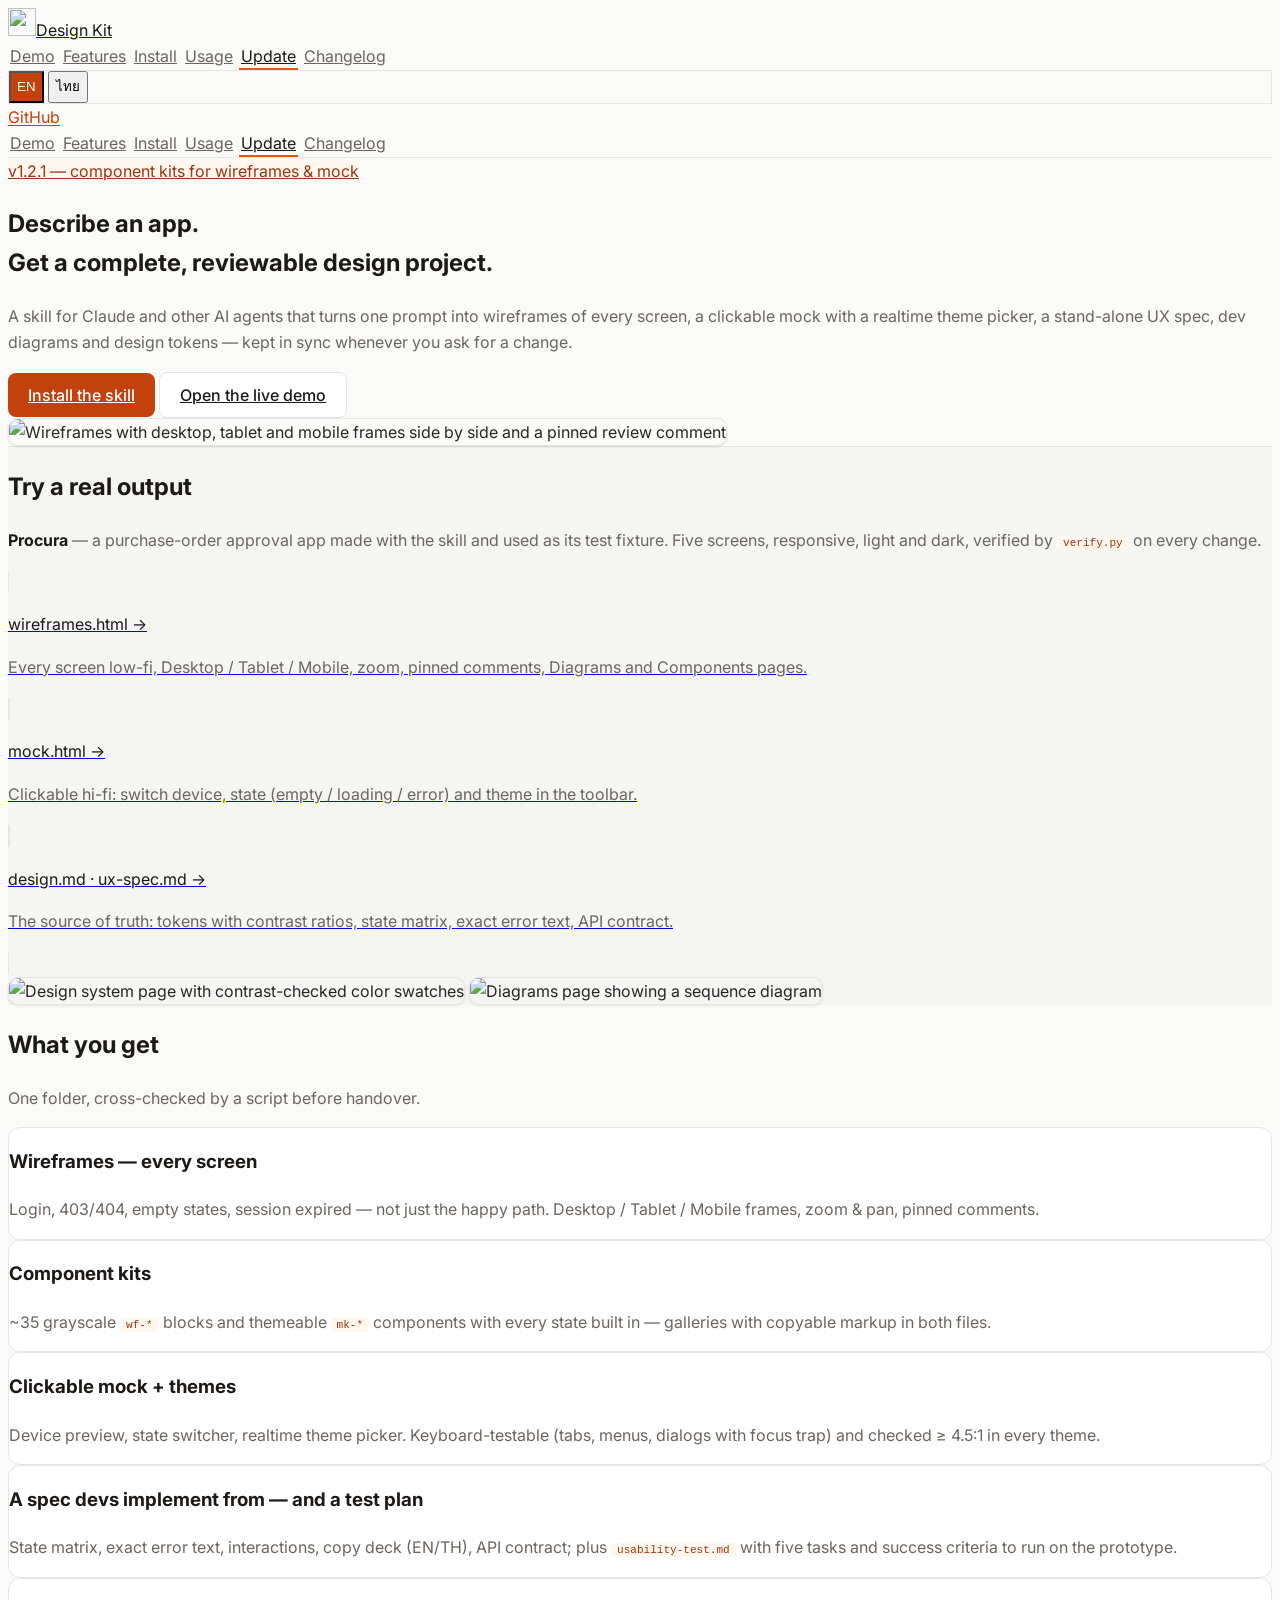
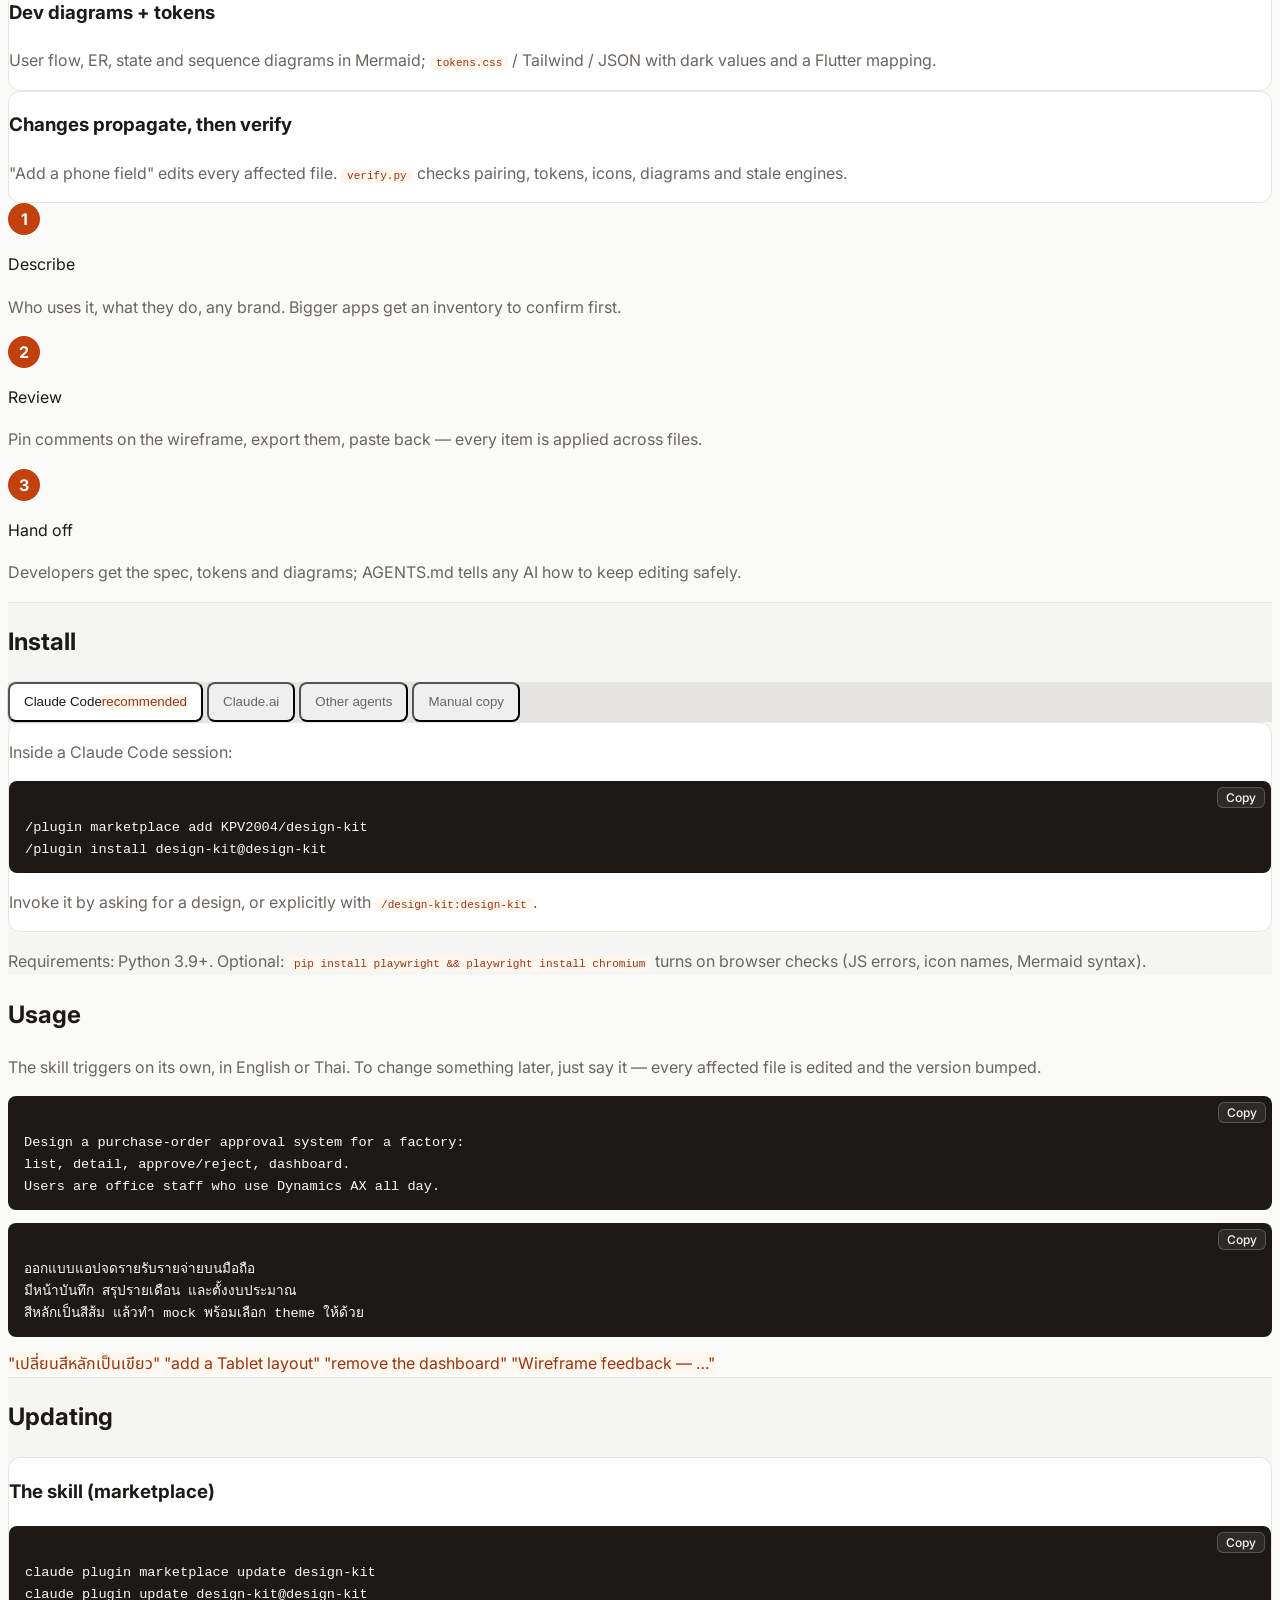
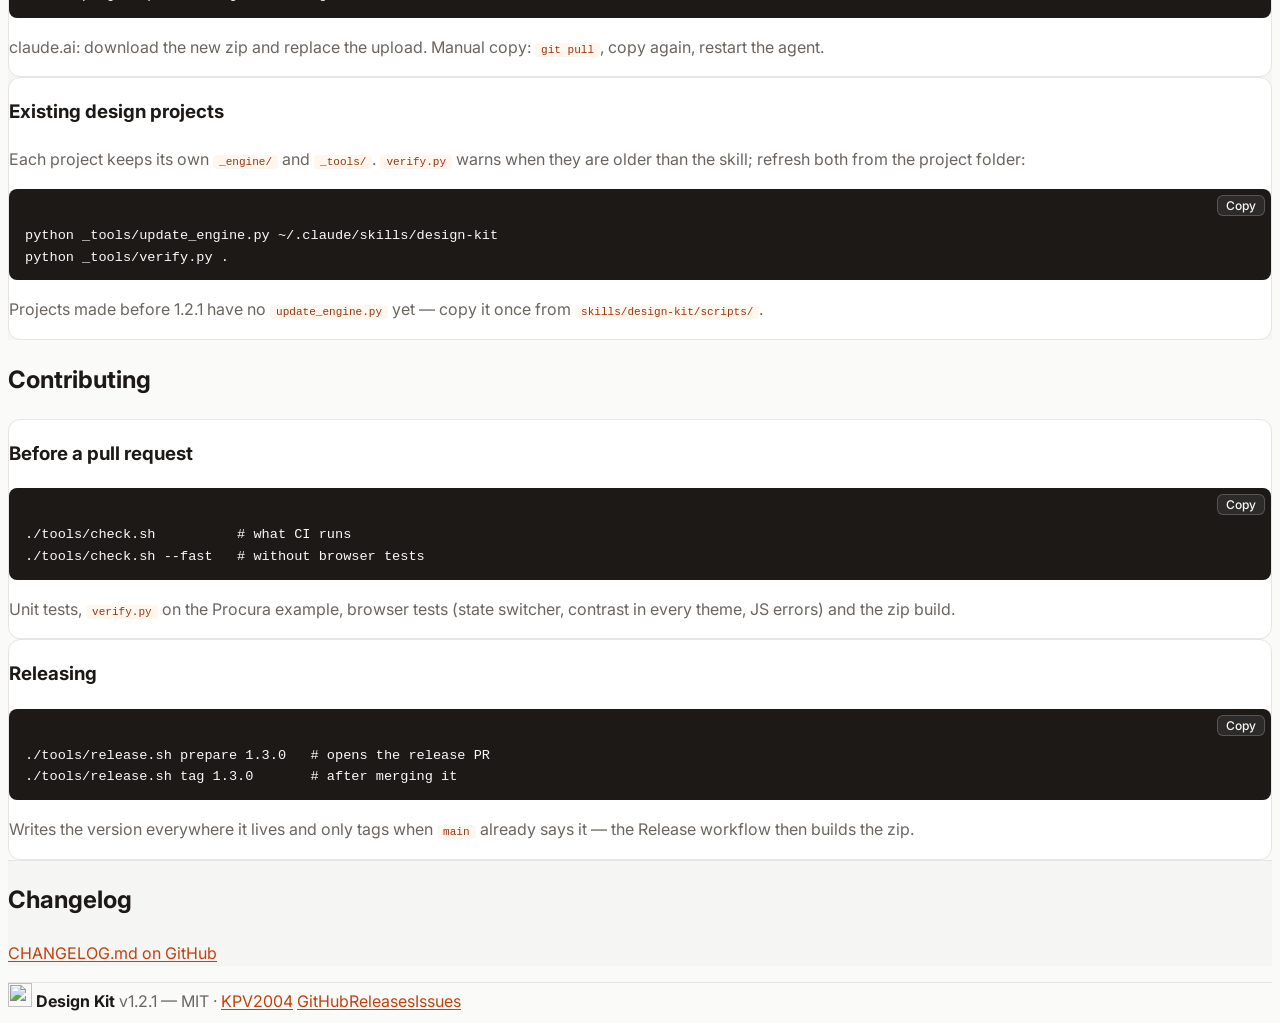
==== commit 0004efcf: "Keyboard-testable mock, contrast in every theme, usability test plan - Mock engine wires WAI-ARIA ke" ====
--- a/docs-site/index.html
+++ b/docs-site/index.html
@@ -74,6 +74,8 @@
   .shot { border: 1px solid var(--dk-border); border-radius: 10px; box-shadow: 0 1px 3px #0000001a; }
   #changelog h3 { color: var(--dk-ink); font-weight: 600; }
   #changelog li { margin-left: 1.1rem; list-style: disc; }
+  #changelog ul { max-width: 62ch; } /* keep long changelog lines readable */
+  p, li { text-wrap: pretty; } /* no single-word last lines */
   #changelog li + li { margin-top: .35rem; }
 </style>
 </head>
@@ -176,8 +178,8 @@
     <div class="grid md:grid-cols-2 lg:grid-cols-3 gap-4 mt-8">
       <div class="surface p-5"><h3 class="font-semibold ink">Wireframes — every screen</h3><p class="text-sm mt-2 muted">Login, 403/404, empty states, session expired — not just the happy path. Desktop / Tablet / Mobile frames, zoom &amp; pan, pinned comments.</p></div>
       <div class="surface p-5"><h3 class="font-semibold ink">Component kits</h3><p class="text-sm mt-2 muted">~35 grayscale <code class="inline">wf-*</code> blocks and themeable <code class="inline">mk-*</code> components with every state built in — galleries with copyable markup in both files.</p></div>
-      <div class="surface p-5"><h3 class="font-semibold ink">Clickable mock + themes</h3><p class="text-sm mt-2 muted">Device preview, state switcher, realtime theme picker (Default / Dark / presets). Text stays ≥ 4.5:1 in every theme.</p></div>
-      <div class="surface p-5"><h3 class="font-semibold ink">A spec devs implement from</h3><p class="text-sm mt-2 muted">State matrix, exact error text, interactions, copy deck (EN/TH), API contract — nobody reopens app code.</p></div>
+      <div class="surface p-5"><h3 class="font-semibold ink">Clickable mock + themes</h3><p class="text-sm mt-2 muted">Device preview, state switcher, realtime theme picker. Keyboard-testable (tabs, menus, dialogs with focus trap) and checked ≥ 4.5:1 in every theme.</p></div>
+      <div class="surface p-5"><h3 class="font-semibold ink">A spec devs implement from — and a test plan</h3><p class="text-sm mt-2 muted">State matrix, exact error text, interactions, copy deck (EN/TH), API contract; plus <code class="inline">usability-test.md</code> with five tasks and success criteria to run on the prototype.</p></div>
       <div class="surface p-5"><h3 class="font-semibold ink">Dev diagrams + tokens</h3><p class="text-sm mt-2 muted">User flow, ER, state and sequence diagrams in Mermaid; <code class="inline">tokens.css</code> / Tailwind / JSON with dark values and a Flutter mapping.</p></div>
       <div class="surface p-5"><h3 class="font-semibold ink">Changes propagate, then verify</h3><p class="text-sm mt-2 muted">"Add a phone field" edits every affected file. <code class="inline">verify.py</code> checks pairing, tokens, icons, diagrams and stale engines.</p></div>
     </div>
@@ -188,8 +190,8 @@
     <div class="grid md:grid-cols-2 lg:grid-cols-3 gap-4 mt-8">
       <div class="surface p-5"><h3 class="font-semibold ink">Wireframe ครบทุกหน้าจอ</h3><p class="text-sm mt-2 muted">Login, 403/404, หน้าว่าง, session หมดอายุ — ไม่ใช่แค่ happy path มี frame Desktop / Tablet / Mobile, ซูม-เลื่อน, ปักหมุดความเห็น</p></div>
       <div class="surface p-5"><h3 class="font-semibold ink">ชุด component</h3><p class="text-sm mt-2 muted"><code class="inline">wf-*</code> แบบขาวดำ ~35 ชิ้น และ <code class="inline">mk-*</code> ที่เปลี่ยนตาม theme พร้อมทุก state — มีแกลเลอรีให้ copy โค้ดทั้งสองไฟล์</p></div>
-      <div class="surface p-5"><h3 class="font-semibold ink">Mock คลิกได้ + theme</h3><p class="text-sm mt-2 muted">ดูตัวอย่างตามอุปกรณ์, สลับ state, เลือก theme แบบเรียลไทม์ (Default / Dark / preset) ตัวอักษรผ่าน 4.5:1 ทุก theme</p></div>
-      <div class="surface p-5"><h3 class="font-semibold ink">Spec ที่ dev ใช้ได้เลย</h3><p class="text-sm mt-2 muted">ตาราง state, ข้อความ error ตรงตัว, interactions, copy deck (EN/TH), API contract — ไม่ต้องเปิดโค้ดเดิม</p></div>
+      <div class="surface p-5"><h3 class="font-semibold ink">Mock คลิกได้ + theme</h3><p class="text-sm mt-2 muted">ดูตัวอย่างตามอุปกรณ์, สลับ state, เลือก theme แบบเรียลไทม์ ทดสอบด้วยคีย์บอร์ดได้ (tabs, menu, dialog ล็อก focus) และตรวจ contrast ≥ 4.5:1 ทุก theme</p></div>
+      <div class="surface p-5"><h3 class="font-semibold ink">Spec ที่ dev ใช้ได้เลย + แผนทดสอบ</h3><p class="text-sm mt-2 muted">ตาราง state, ข้อความ error ตรงตัว, interactions, copy deck (EN/TH), API contract และ <code class="inline">usability-test.md</code> 5 tasks พร้อมเกณฑ์สำเร็จไว้ทดสอบกับผู้ใช้จริง</p></div>
       <div class="surface p-5"><h3 class="font-semibold ink">Diagram + tokens</h3><p class="text-sm mt-2 muted">User flow, ER, state, sequence ใน Mermaid; <code class="inline">tokens.css</code> / Tailwind / JSON พร้อมค่า dark และ mapping สำหรับ Flutter</p></div>
       <div class="surface p-5"><h3 class="font-semibold ink">แก้จุดเดียว อัปเดตทุกที่</h3><p class="text-sm mt-2 muted">"เพิ่มช่องเบอร์โทร" แก้ทุกไฟล์ที่เกี่ยวข้อง แล้ว <code class="inline">verify.py</code> ตรวจการจับคู่หน้าจอ, tokens, icon, diagram และ engine ที่ล้าสมัย</p></div>
     </div>
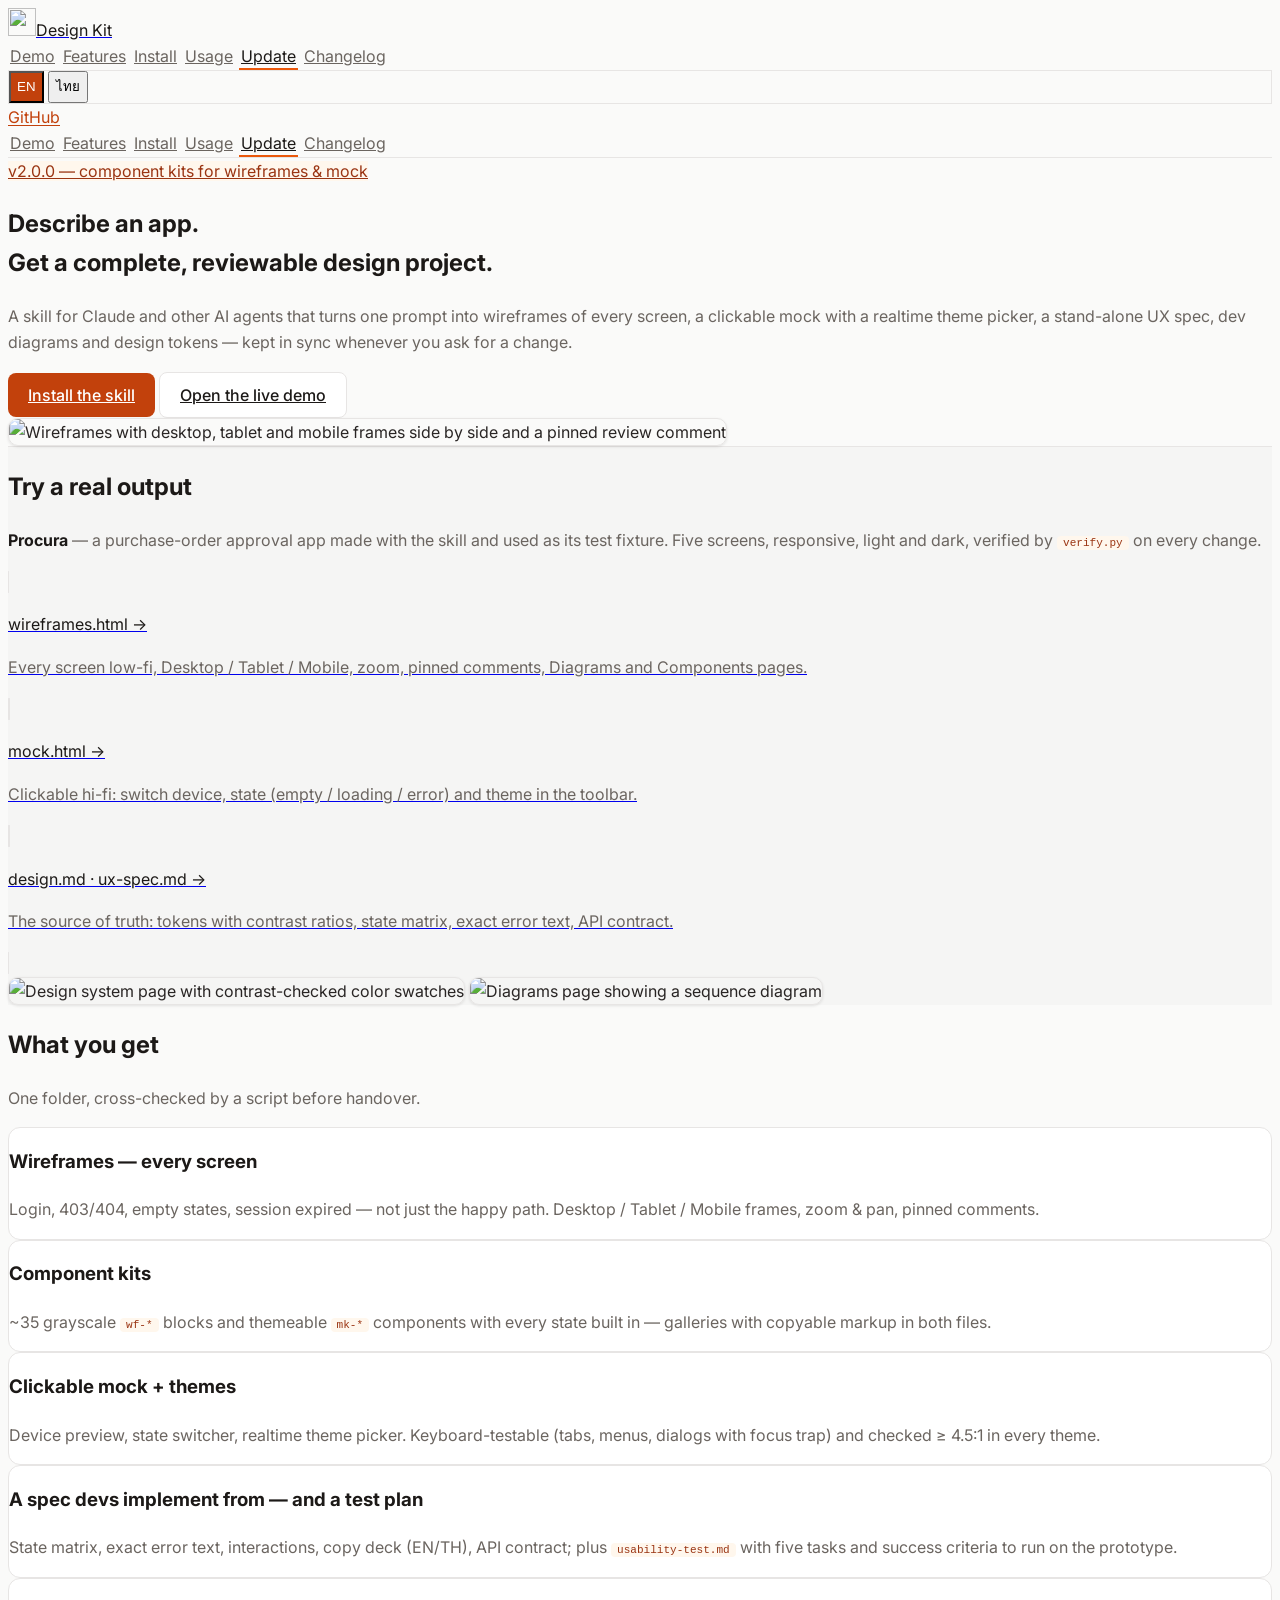
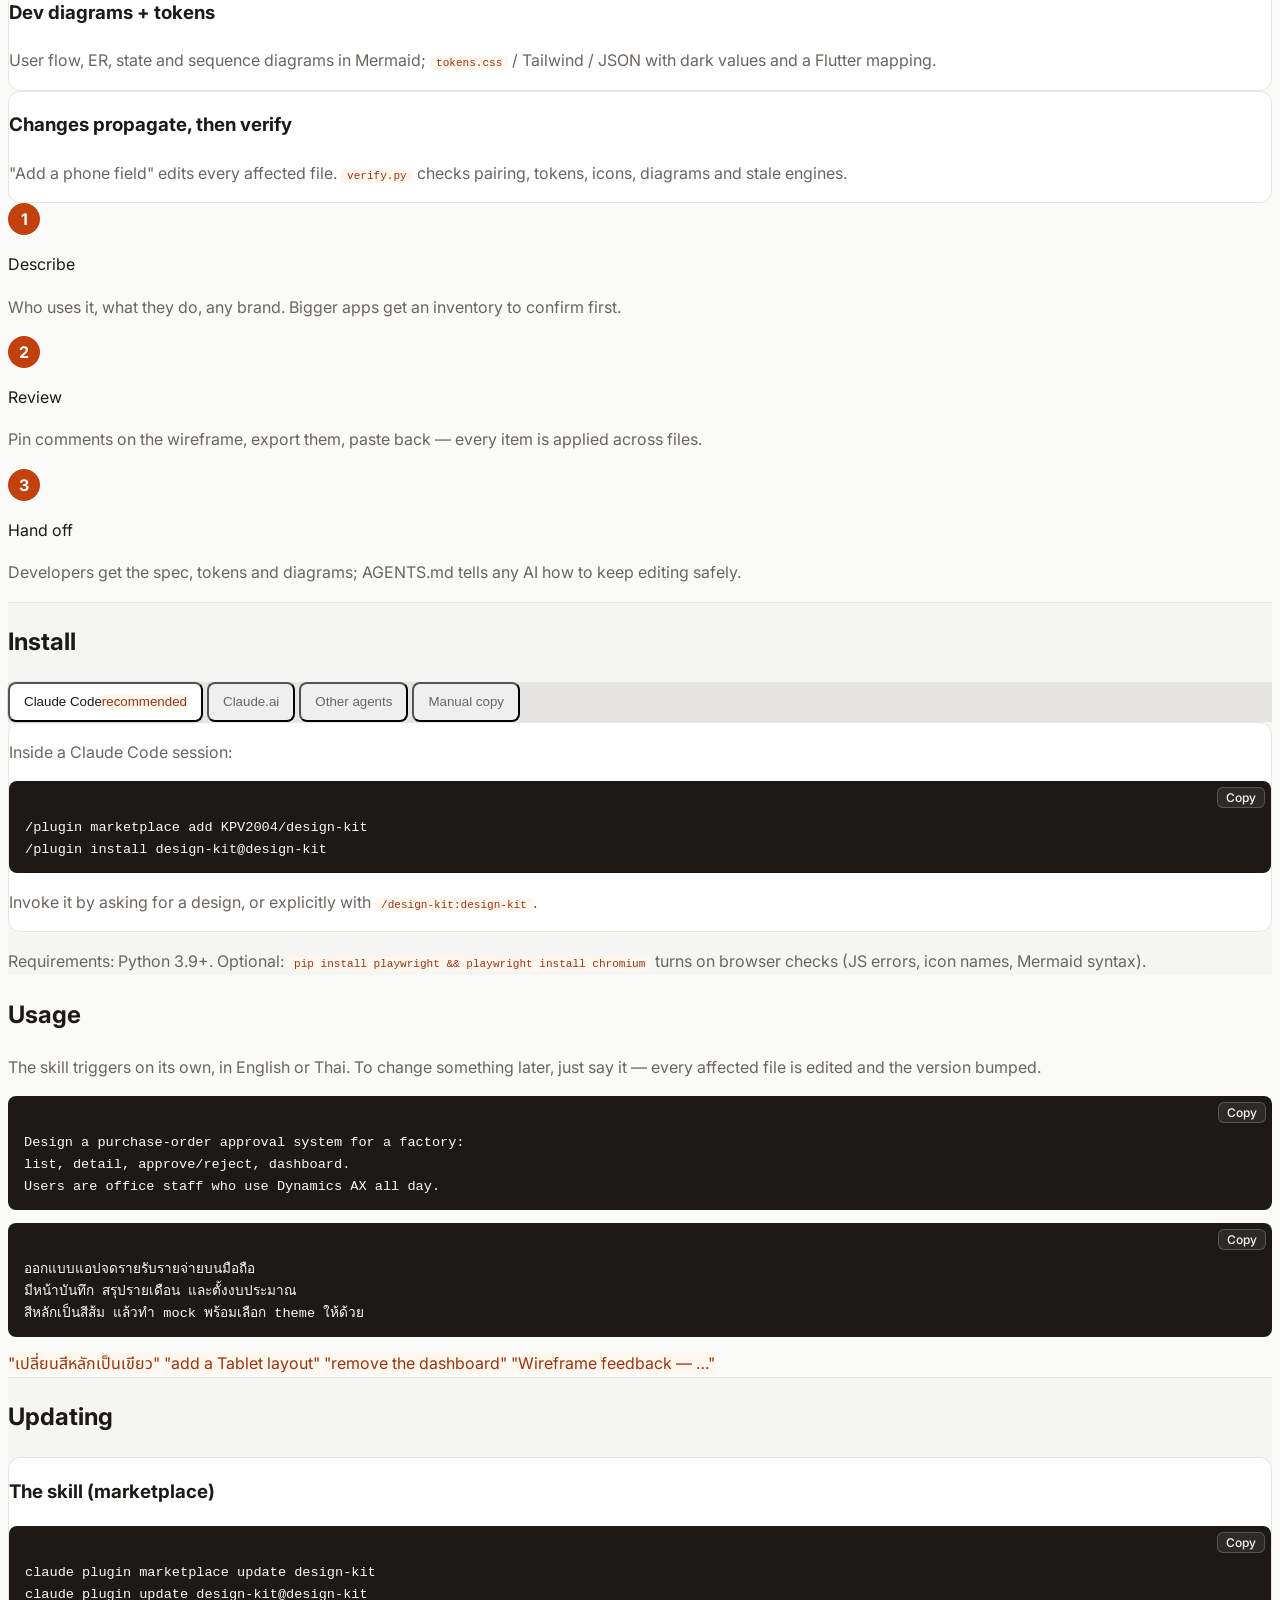
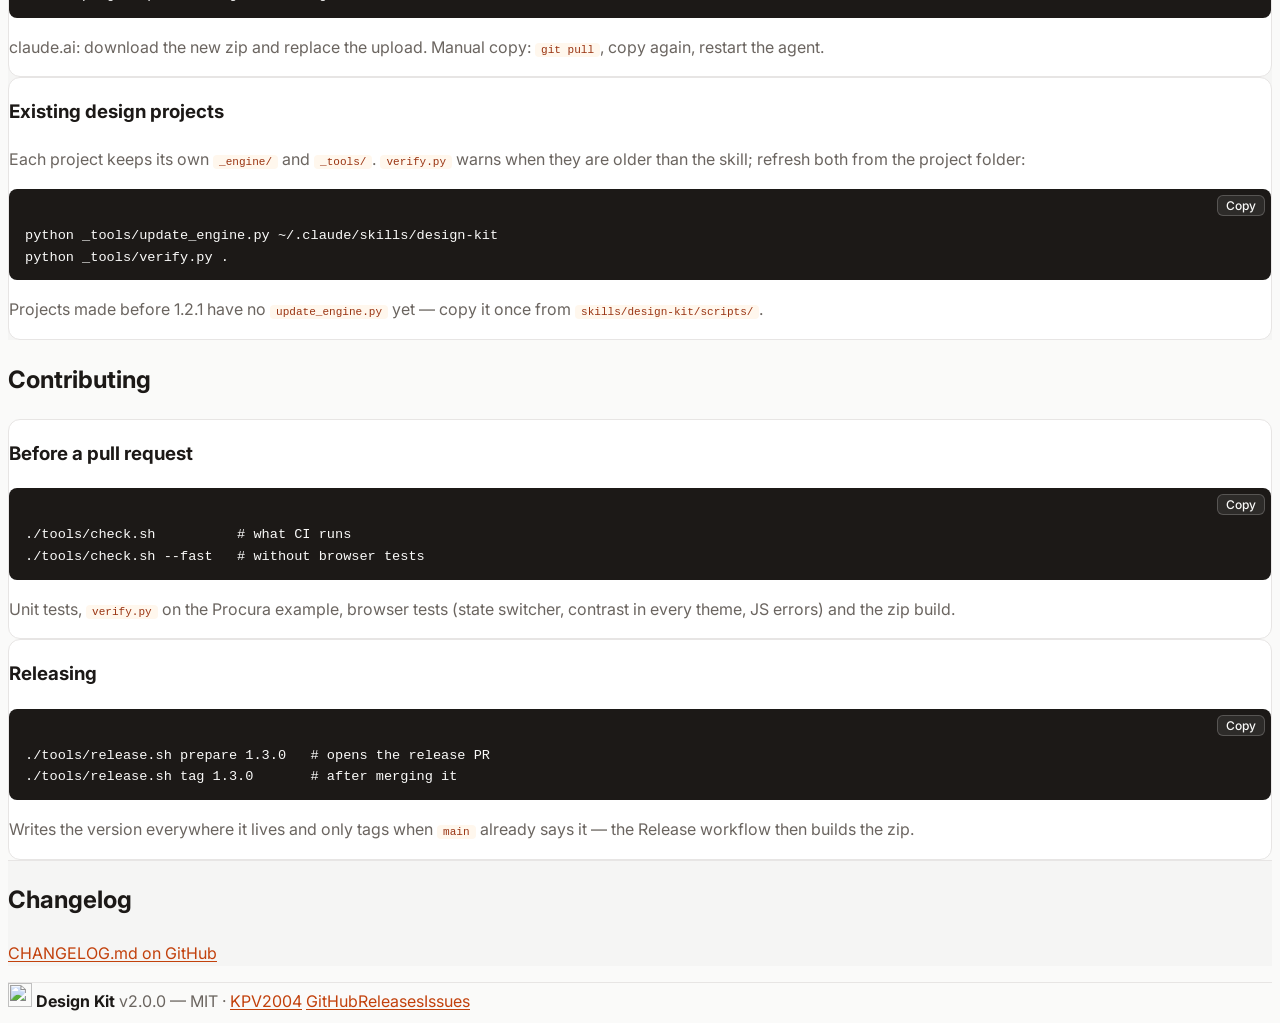
==== commit bcdb82f7: "Release 2.0.0" ====
--- a/docs-site/index.html
+++ b/docs-site/index.html
@@ -11,7 +11,7 @@
 <head>
 <meta charset="UTF-8">
 <meta name="viewport" content="width=device-width, initial-scale=1">
-<meta name="dk-version" content="1.2.1">
+<meta name="dk-version" content="2.0.0">
 <title>Design Kit — wireframes, mockups and specs from a prompt</title>
 <meta name="description" content="A skill that turns an app idea into a complete, reviewable design project: wireframes of every screen, a clickable mock with a theme picker, a stand-alone UX spec, dev diagrams and design tokens — in English or Thai.">
 <link rel="icon" href="icon.png">
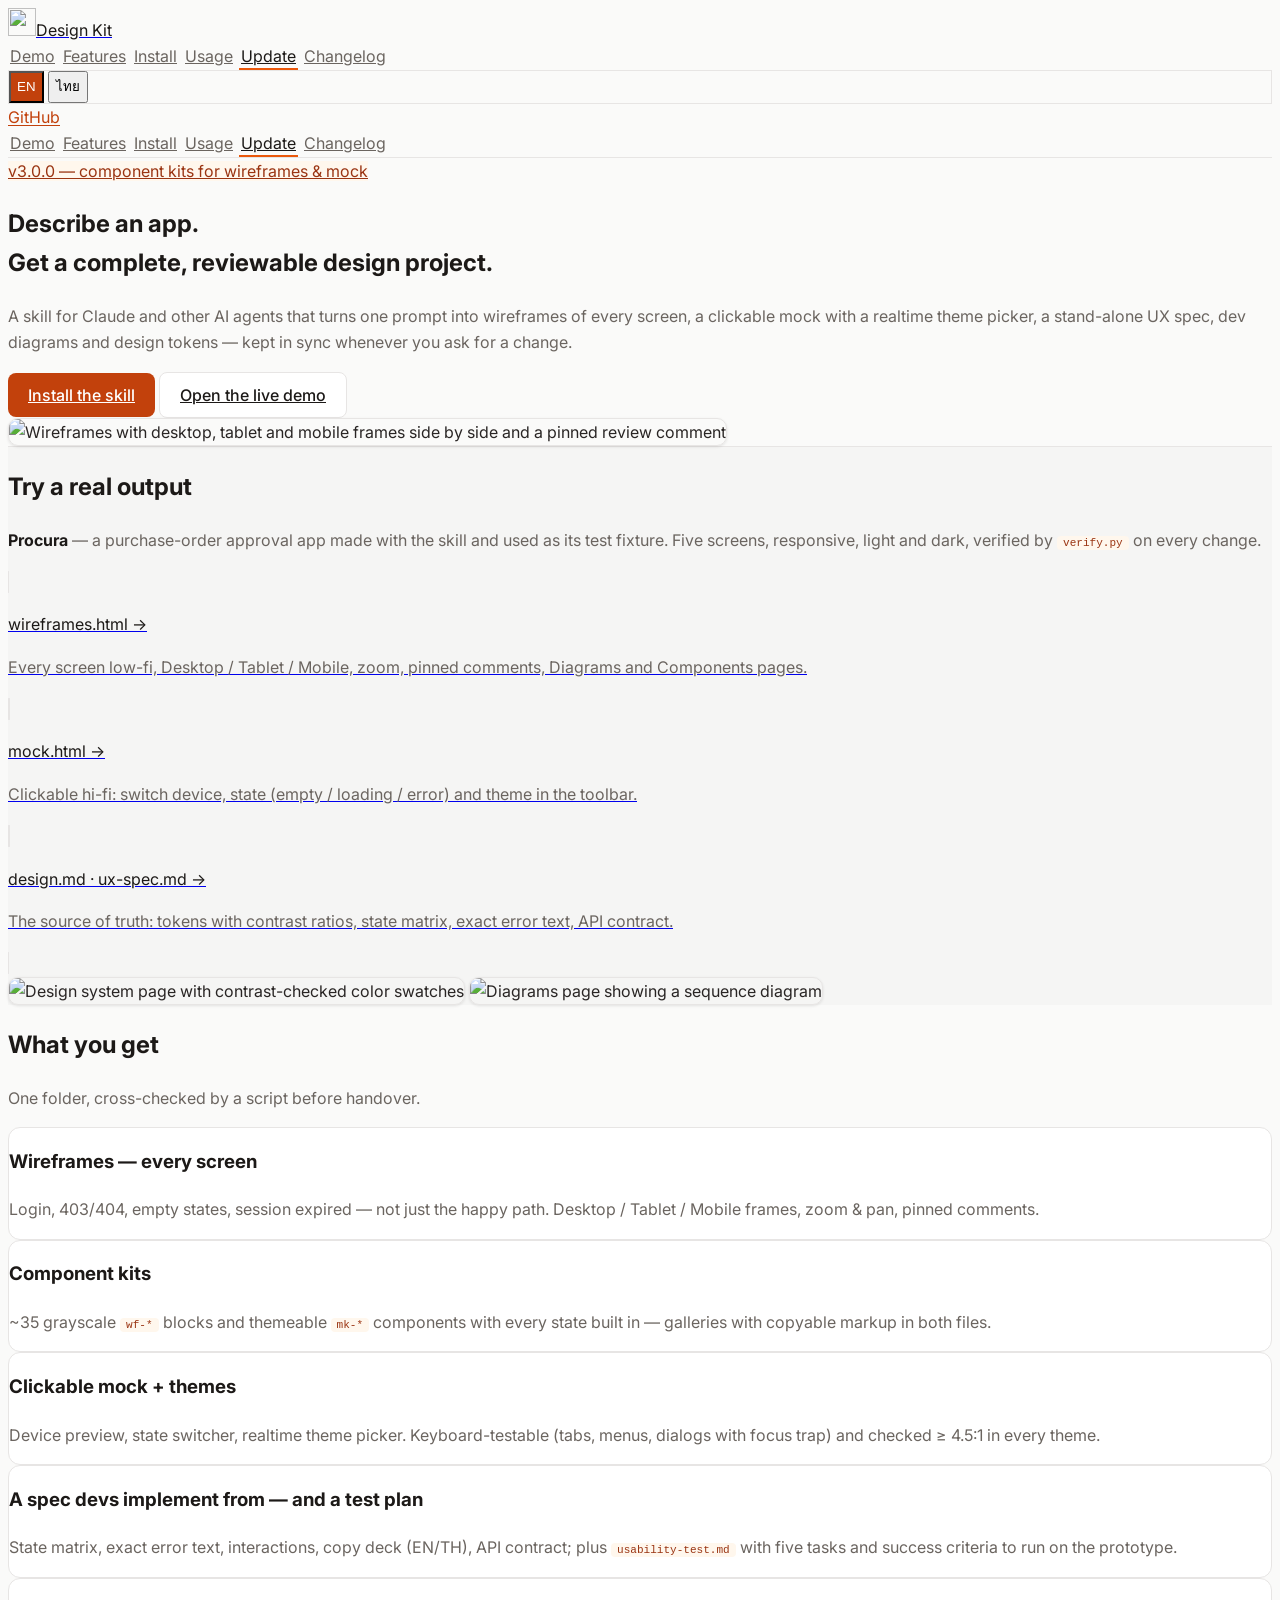
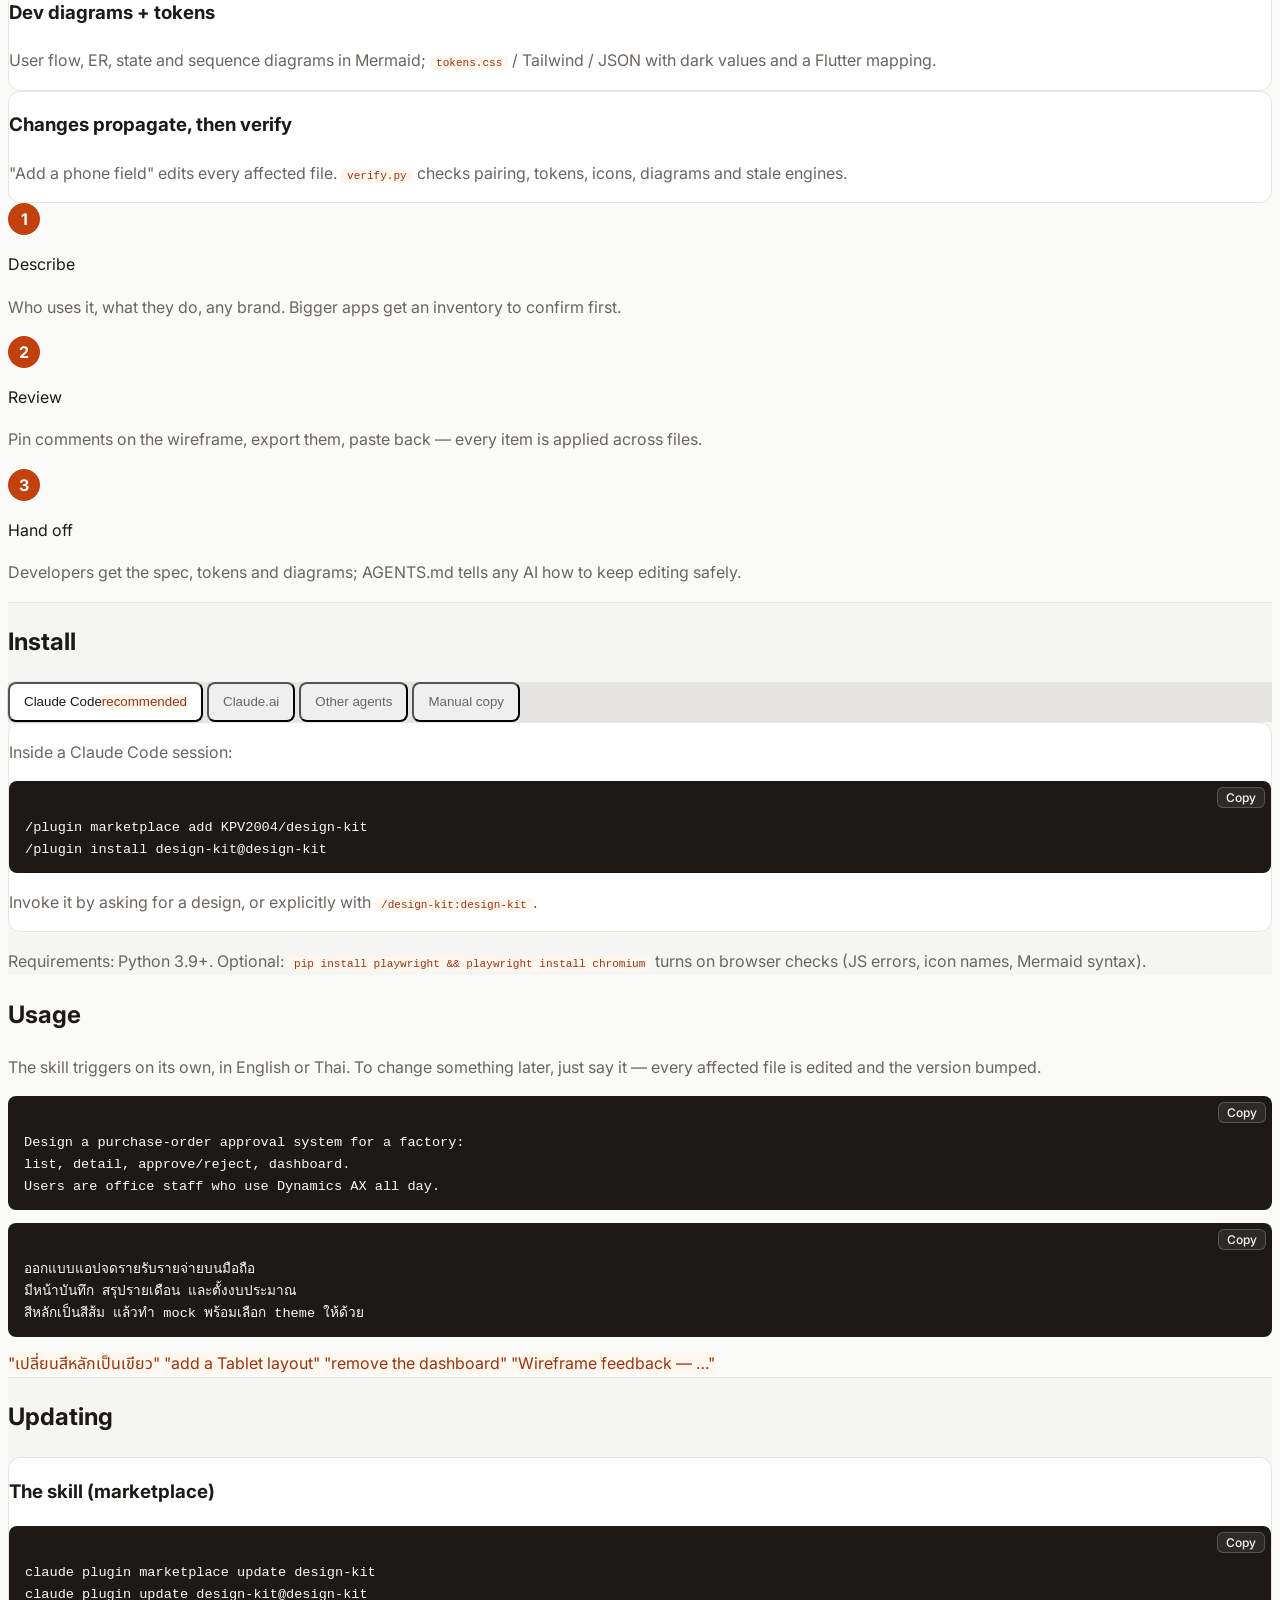
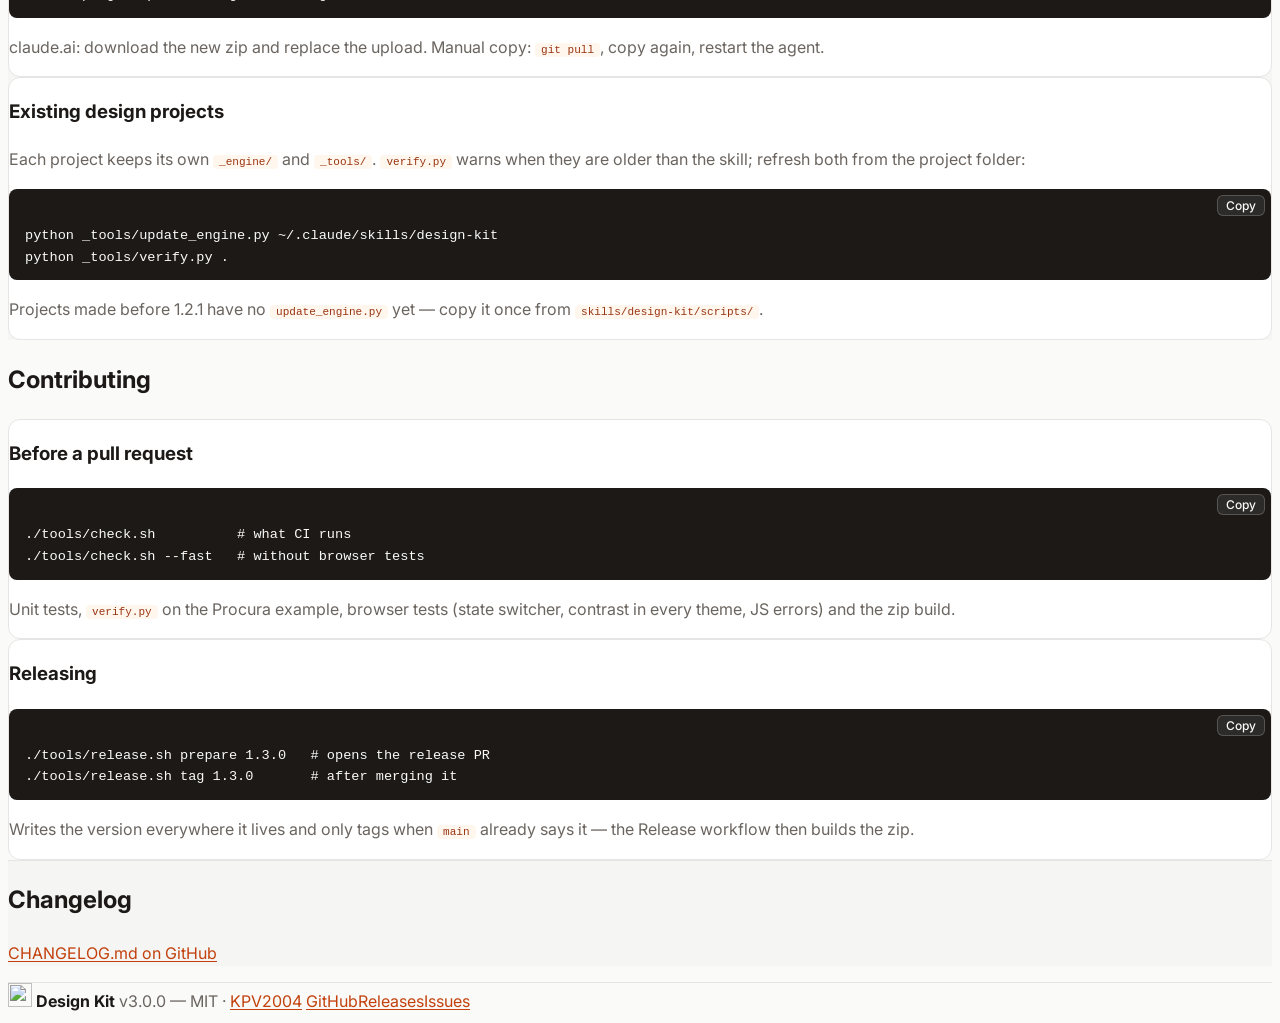
==== commit 8cabd144: "release: 3.0.0 Version 3.0.0 in plugin.json, _engine/VERSION, KIT_VERSION, docs-site meta and the ex" ====
--- a/docs-site/index.html
+++ b/docs-site/index.html
@@ -11,7 +11,7 @@
 <head>
 <meta charset="UTF-8">
 <meta name="viewport" content="width=device-width, initial-scale=1">
-<meta name="dk-version" content="2.0.0">
+<meta name="dk-version" content="3.0.0">
 <title>Design Kit — wireframes, mockups and specs from a prompt</title>
 <meta name="description" content="A skill that turns an app idea into a complete, reviewable design project: wireframes of every screen, a clickable mock with a theme picker, a stand-alone UX spec, dev diagrams and design tokens — in English or Thai.">
 <link rel="icon" href="icon.png">
@@ -403,8 +403,16 @@
   fetch('CHANGELOG.md').then(r => r.ok ? r.text() : Promise.reject()).then(md => {
     const entries = md.split(/^## /m).slice(1, 5).map(block => {
       const [head, ...lines] = block.split('\n');
-      const items = lines.filter(l => l.startsWith('- ')).map(l => `<li>${inline(l.slice(2))}</li>`).join('');
-      return `<div class="surface p-5"><h3>${inline(head.trim())}${head.startsWith(VERSION + ' ') ? ' <span class="chip text-xs rounded px-2 py-0.5 ml-1">latest</span>' : ''}</h3><ul class="text-sm mt-3 muted">${items}</ul></div>`;
+      // "### Group" subheadings, "- item" bullets and plain lines as short paragraphs
+      let body = '', open = false;
+      const close = () => { if (open) { body += '</ul>'; open = false; } };
+      lines.forEach(l => {
+        if (l.startsWith('### ')) { close(); body += `<p class="text-xs font-semibold uppercase tracking-wide mt-4 ink">${inline(l.slice(4))}</p>`; }
+        else if (l.startsWith('- ')) { if (!open) { body += '<ul class="text-sm mt-2 muted">'; open = true; } body += `<li>${inline(l.slice(2))}</li>`; }
+        else if (l.trim()) { close(); body += `<p class="text-sm mt-2 muted" style="max-width:62ch">${inline(l)}</p>`; }
+      });
+      close();
+      return `<div class="surface p-5"><h3>${inline(head.trim())}${head.startsWith(VERSION + ' ') ? ' <span class="chip text-xs rounded px-2 py-0.5 ml-1">latest</span>' : ''}</h3>${body}</div>`;
     });
     document.getElementById('changelog').innerHTML = entries.join('') +
       '<p class="text-sm"><a class="link" href="https://github.com/KPV2004/design-kit/blob/main/CHANGELOG.md">Full changelog →</a></p>';
